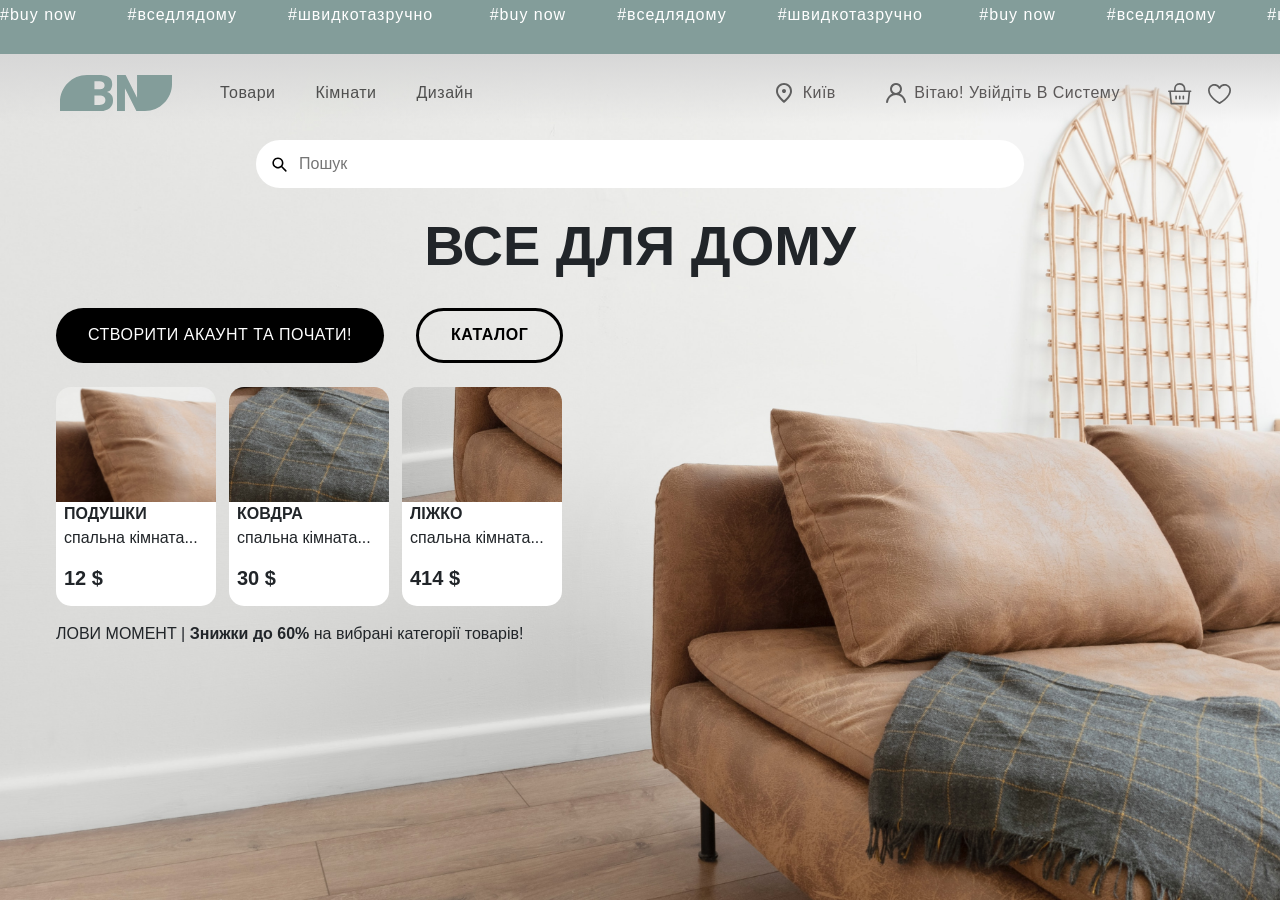
==== final.html @ b72efd20 "page" ====
<!DOCTYPE html>
<html lang="uk">
<head>
    <meta charset="UTF-8">
    <meta name="viewport" content="width=device-width, initial-scale=1.0">
    <title>Final Project</title>
    <link rel="stylesheet" href="style.css">
    <link href="https://cdn.jsdelivr.net/npm/bootstrap@5.3.8/dist/css/bootstrap.min.css" rel="stylesheet" integrity="sha384-sRIl4kxILFvY47J16cr9ZwB07vP4J8+LH7qKQnuqkuIAvNWLzeN8tE5YBujZqJLB" crossorigin="anonymous">
</head>
<body>
    <div class="content">
        <div class="mainpage">

            <div class="ticker">
                <div class="tickerwrap">
                    <div class="tickermove">#buy now&emsp;&emsp;&emsp;#вседлядому&emsp;&emsp;&emsp;#швидкотазручно&emsp;&emsp;&emsp; 
                        #buy now&emsp;&emsp;&emsp;#вседлядому&emsp;&emsp;&emsp;#швидкотазручно&emsp;&emsp;&emsp; 
                        #buy now&emsp;&emsp;&emsp;#вседлядому&emsp;&emsp;&emsp;#швидкотазручно&emsp;&emsp;&emsp;
                        #buy now&emsp;&emsp;&emsp;#вседлядому&emsp;&emsp;&emsp;#швидкотазручно&emsp;&emsp;&emsp;
                        #buy now&emsp;&emsp;&emsp;#вседлядому&emsp;&emsp;&emsp;#швидкотазручно&emsp;&emsp;&emsp;
                        #buy now&emsp;&emsp;&emsp;#вседлядому&emsp;&emsp;&emsp;#швидкотазручно&emsp;&emsp;&emsp;
                        #buy now&emsp;&emsp;&emsp;#вседлядому&emsp;&emsp;&emsp;#швидкотазручно&emsp;&emsp;&emsp;
                        #buy now&emsp;&emsp;&emsp;#вседлядому&emsp;&emsp;&emsp;#швидкотазручно&emsp;&emsp;&emsp;
                    </div>
                </div>
            </div>

            <header>
                <div class="leftheaderside">
                    <nav class="navbar navbar-expand-lg navbar-light">
                        <div class="container-fluid">
                            <a class="navbar-brand" href="#"><img src="photos/Union.svg" alt="logo"></a>
                            <button class="navbar-toggler" type="button" data-bs-toggle="offcanvas" data-bs-target="#sideMenu">
                                <span class="navbar-toggler-icon"></span>
                            </button>
                            <div class="offcanvas offcanvas-start" tabindex="-1" id="sideMenu">
                                <div class="offcanvas-header">
                                    <h5 class="offcanvas-title"><img src="photos/Union.svg" alt="logo"></h5>
                                    <button type="button" class="btn-close" data-bs-dismiss="offcanvas"></button>
                                </div>
                                <div class="offcanvas-body">
                                    <ul class="navbar-nav">
                                        <li class="nav-item"><a class="nav-link" href="#">Товари</a></li>
                                        <li class="nav-item"><a class="nav-link" href="#">Кімнати</a></li>
                                        <li class="nav-item"><a class="nav-link" href="#">Дизайн</a></li>
                                    </ul>
                                </div>
                            </div>
                        </div>
                    </nav>
                </div>

                <div class="rightheaderside">
                    <a href="" class="geo">
                        <img src="photos/uil_user.svg">
                        <p>Київ</p>
                    </a>
                    
                    <a href="" class="authorization">
                        <img src="photos/uil_user (1).svg">
                        <p>Вітаю! Увійдіть B Cистему</p>
                    </a>
                    <div class="vectors">
                        <a href="" class="cart"><img src="photos/Vector.svg"></a>
                        <a href="" class="saved"><img src="photos/Vector (1).svg"></a>
                    </div>
                </div>
            </header>
            <form class="search">
                <input type="search" id="sitesearch" placeholder="Пошук">
            </form>
            <h3>ВСЕ ДЛЯ ДОМУ</h3>
            <div class="mainpage-content">
                <div class="mainpage-content-row1">
                    <a href="" class="button1">СТВОРИТИ АКАУНТ ТА ПОЧАТИ!</a>
                    <a href="" class="button2">КАТАЛОГ</a>
                </div>
                <div class="mainpage-content-row2">
                    <figure>
                        <img src="photos/Rectangle 26.svg" alt="подушки">
                        <figcaption>
                            <h7><b>ПОДУШКИ</b></h7>
                            <P>спальна кімната...</P>
                            <h5><b><b>12 &dollar;</b></b></h5>
                        </figcaption>
                    </figure>
                    <figure>
                        <img src="photos/Rectangle 26 (1).svg" alt="ковдра">
                        <figcaption>
                            <h7><b>КОВДРА</b></h7>
                            <P>спальна кімната...</P>
                            <h5><b><b>30 &dollar;</b></b></h5>
                        </figcaption>
                    </figure>
                    <figure>
                        <img src="photos/Rectangle 26 (2).svg" alt="ліжко">
                        <figcaption>
                            <h7><b>ЛІЖКО</b></h7>
                            <P>спальна кімната...</P>
                            <h5><b><b>414 &dollar;</b></b></h5>
                        </figcaption>
                    </figure>
                </div>
                <div class="mainpage-content-row3">
                    <p>ЛОВИ МОМЕНТ | <b>Знижки до <b><b>60%</b></b></b> на вибрані категорії товарів!</p>
                </div>
            </div>
            
        </div>
    </div>
    <script src="https://cdn.jsdelivr.net/npm/bootstrap@5.3.8/dist/js/bootstrap.bundle.min.js" integrity="sha384-FKyoEForCGlyvwx9Hj09JcYn3nv7wiPVlz7YYwJrWVcXK/BmnVDxM+D2scQbITxI" crossorigin="anonymous"></script>
</body>
</html>
---- style.css ----
*{
    margin: 0;
    padding: 0;
    font-family: 'Montserrat', sans-serif;
}
@font-face {
  font-family: 'Montserrat';
  src: url(fonts/Montserrat-Italic-VariableFont_wght.ttf) format(ttf),
  url(fonts/Montserrat-VariableFont_wght.ttf) format(ttf);
  font-weight: 500;
  font-style: normal;
}

.mainpage{
    width: 100%;
    height: 100vh;
    background-image: url(photos/backgroundimage.jpg);
    background-size: cover;
    background-repeat: no-repeat;
    background-position: center;
    display: flex;
    flex-direction: column;
}
.mainpage .ticker{
    background-color:#839D9A;
    font-weight: 200;
    color: #FFFFFF;
    letter-spacing: 1px;
    position: sticky;
    overflow: hidden;
    white-space: nowrap;
    padding-top: 0.2em;
    padding-bottom: 1.7em;
}
.mainpage .ticker .tickerwrap .tickermove{
    display: inline-block;
    animation: move 20s linear infinite;
}
@keyframes move {
   from {
    transform: translateX(0);
  }
  to {
    transform: translateX(-60%);
  }
}
.mainpage .search{
    display: flex;
    justify-content: center;
}
.mainpage .search input{
    margin-top: 1em;
    width: 60%;
    height: 3em;
    border-radius: 40px;
    border: solid white;
}
a{
    letter-spacing: 0.5px;
    text-decoration: none;
    color: rgb(91, 88, 88);
}
header{
    display: grid;
    gap: 3em;
    grid-template-columns: 2fr 2fr;
    color: rgb(91, 88, 88);
    background: linear-gradient(to bottom, #D7D7D7, #FFFFFF00);
    padding-top: 0.5em;
}
.leftheaderside, .rightheaderside{
    width: 100%;
    display: flex;
    align-items: center;
    gap: 3em;
    flex: 1;
}
.leftheaderside{
    margin-left: 3em;
}
.navbar .container-fluid {
    gap: 1.5em;
}

.navbar-toggler {
    border: none !important; 
    outline: none !important; 
    box-shadow: none !important;
}
.navbar-nav .nav-link {
    margin-right: 1.5em; 
}
header .leftheaderside .menu img{
    width: 1.5em;
    height: auto;
}
.burger {
    flex-direction: column;
    cursor: pointer;
    gap: 5px;
}

.menu-toggle{
    display: none;
}
header .leftheaderside a:hover, header .rightheaderside a:hover{
    color: black;
}
header .leftheaderside a:hover{
    text-decoration: underline;
}
header .leftheaderside .menu:hover{
    text-decoration: none;
}

.rightheaderside{
    margin-right: 3em;
    justify-content: end;
}
header .rightheaderside .geo, header .rightheaderside .authorization{
    display: flex;
    align-items: center; 
    gap: 0.4em;
    text-decoration: none;
    color: rgb(91, 88, 88);
}
header .rightheaderside .geo p, header .rightheaderside .authorization p{
    margin: 0;
    padding: 0;
}
header .rightheaderside a img{
    width: 1.5em;
    height: auto;
}
header .rightheaderside .vectors{
    display: flex;
    margin-right: 3em;
    gap: 1em;
    align-items: center;
}
.search{
    margin-bottom: 1.5em;
}
.search input {
    padding-left: 2.5em; 
    background-image: url('photos/mingcute_search-2-line.svg');
    background-repeat: no-repeat;
    background-position: 0.7em center; 
    background-size: 1.2em; 
}
.mainpage h3{
    text-align: center;
    font-weight: 600;
    font-size: 3.5em;
    margin-bottom: 0.5em;
}
.mainpage .mainpage-content{
    display: flex;
    flex-wrap: wrap;
    flex-direction: column;
    margin-left: 3.5em;
    margin-right: 3em;
}
.mainpage .mainpage-content .mainpage-content-row1{
    display: flex;
    gap: 2em;
    margin-bottom: 1.5em;
}
.button1, .button2 {
    display: inline-flex;
    align-items: center;
    justify-content: center;
}
.mainpage .mainpage-content .mainpage-content-row1 .button1{
    width: auto;
    height: auto;
    padding: clamp(0.6em, 1vw, 1em) clamp(1em, 3vw, 2em);
    text-decoration: none;
    color: white;
    background-color: black;
    border-radius: 5em;
}
.mainpage .mainpage-content .mainpage-content-row1 .button1:hover{
    background-color: rgb(63, 62, 62);
}
.mainpage .mainpage-content .mainpage-content-row1 .button2{
    width: auto;
    height: auto;
    padding: clamp(0.6em, 1vw, 1em) clamp(1em, 3vw, 2em);
    text-decoration: none;
    font-weight: bold;
    color: black;
    border: 3px solid black;
    border-radius: 5em;
}
.mainpage .mainpage-content .mainpage-content-row1 .button2:hover{
    border-color: rgb(63, 62, 62);
}
.mainpage .mainpage-content .mainpage-content-row2{
    display: flex;
    flex-wrap: wrap;
    gap: 13px;
}
.mainpage .mainpage-content .mainpage-content-row2 figcaption{
    background-color: #FFFFFF;
    padding-left: 0.5em;
    padding-bottom: 0.5em;
    width: auto;
    border-bottom-left-radius: 15px;
    border-bottom-right-radius: 15px;
}
@media screen and (max-width: 991px){
    header .leftheaderside .items, header .leftheaderside .rooms, header .leftheaderside .design, header .leftheaderside .menu p{
        display: none;
    }
    header .rightheaderside .geo p, header .rightheaderside .authorization p{
        display: none;
    }
    .navbar .container-fluid {
    gap: 0.5em;
    }
    .offcanvas-body .navbar-nav{
        margin-left: 0.5em;
        font-weight: bold;
        font-size: larger;
    }
    header{
        display: flex;
        justify-content: center;
        gap: 1.5vw;
    }
    header .rightheaderside, header .rightheaderside .vectors{
        gap: 5vw;
        margin-right: 0;
    }
    header .leftheaderside{
        flex-direction: row-reverse;
        justify-content: flex-start;
        margin-left: 1vw;
    }
    header .rightheaderside{
        justify-content: flex-start;
        margin-right: 1vw;
    }
    .mainpage .search input{
    width: 80%;
    height: 4em;
    }
    .mainpage h4{
    text-align: center;
    font-weight: 500;
    font-size: 0.5em;
    }
    .mainpage .mainpage-content .mainpage-content-row2, .mainpage .mainpage-content .mainpage-content-row1{
        justify-content: center;
}
}
@media screen and (max-width: 442px){
    .navbar .container-fluid {
    gap: 0;
    }
}
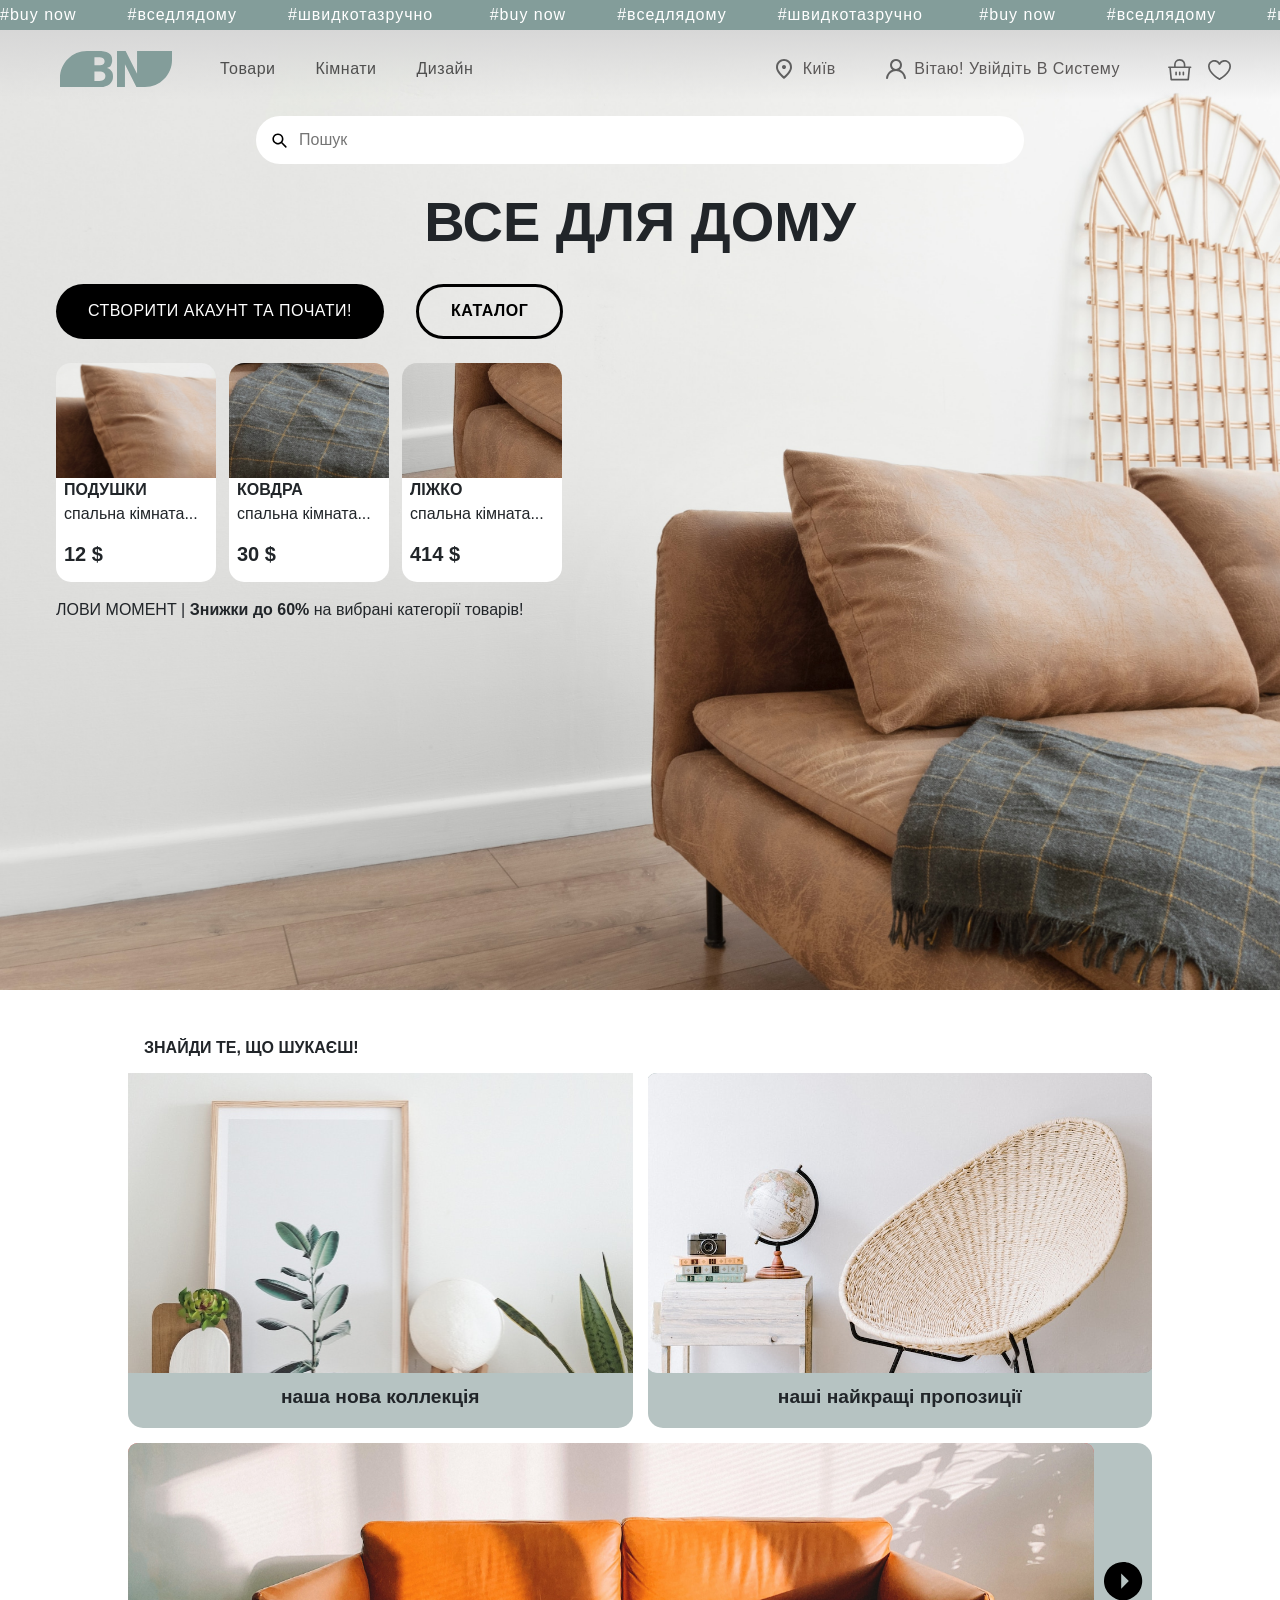
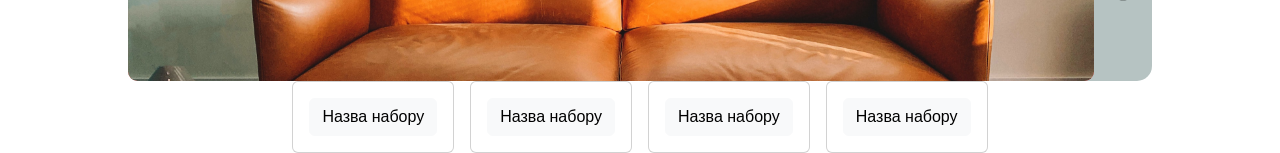
==== commit 77a98017: "progress" ====
--- a/final.html
+++ b/final.html
@@ -107,6 +107,109 @@
             </div>
             
         </div>
+        <div class="goods">
+            <h6>ЗНАЙДИ ТЕ, ЩО ШУКАЄШ!</h6>
+            <div class="look-for">
+                <div class="two-small-items">
+                    <img src="photos/Rectangle 19.svg">
+                    <p>наша нова коллекція</p>
+                </div>
+                <div class="two-small-items">
+                    <img src="photos/Rectangle 21.svg">
+                    <p>наші найкращі пропозиції</p>
+                </div>
+                <div class="large-item">
+                    <img src="photos/Rectangle 25.svg">
+                    <img src="photos/Vector (2).svg" class="arrow">
+                </div>
+            </div>
+        </div>
+        <div class="sliders">
+            <div id="recommendCarousel" class="carousel slide" data-bs-ride="carousel">
+    <div class="carousel-inner">
+
+        <div class="carousel-item active">
+            <div class="d-flex gap-3 justify-content-center">
+
+                <div class="card rec-card">
+                    <img src="photos/img1.jpg" class="card-img-top" alt="">
+                    <div class="card-body text-center">
+                        <span class="btn btn-light">Назва набору</span>
+                    </div>
+                </div>
+
+                <div class="card rec-card">
+                    <img src="photos/img2.jpg" class="card-img-top" alt="">
+                    <div class="card-body text-center">
+                        <span class="btn btn-light">Назва набору</span>
+                    </div>
+                </div>
+
+                <div class="card rec-card">
+                    <img src="photos/img3.jpg" class="card-img-top" alt="">
+                    <div class="card-body text-center">
+                        <span class="btn btn-light">Назва набору</span>
+                    </div>
+                </div>
+
+                <div class="card rec-card">
+                    <img src="photos/img4.jpg" class="card-img-top" alt="">
+                    <div class="card-body text-center">
+                        <span class="btn btn-light">Назва набору</span>
+                    </div>
+                </div>
+
+            </div>
+        </div>
+
+        <!-- слайд 2 -->
+        <div class="carousel-item">
+            <div class="d-flex gap-3 justify-content-center">
+
+                <div class="card rec-card">
+                    <img src="photos/img5.jpg" class="card-img-top" alt="">
+                    <div class="card-body text-center">
+                        <span class="btn btn-light">Назва набору</span>
+                    </div>
+                </div>
+
+                <div class="card rec-card">
+                    <img src="photos/img6.jpg" class="card-img-top" alt="">
+                    <div class="card-body text-center">
+                        <span class="btn btn-light">Назва набору</span>
+                    </div>
+                </div>
+
+                <div class="card rec-card">
+                    <img src="photos/img7.jpg" class="card-img-top" alt="">
+                    <div class="card-body text-center">
+                        <span class="btn btn-light">Назва набору</span>
+                    </div>
+                </div>
+
+                <div class="card rec-card">
+                    <img src="photos/img8.jpg" class="card-img-top" alt="">
+                    <div class="card-body text-center">
+                        <span class="btn btn-light">Назва набору</span>
+                    </div>
+                </div>
+
+            </div>
+        </div>
+
+    </div>
+
+    <!-- стрілки -->
+    <button class="carousel-control-prev" type="button" data-bs-target="#recommendCarousel" data-bs-slide="prev">
+        <span class="carousel-control-prev-icon"></span>
+    </button>
+
+    <button class="carousel-control-next" type="button" data-bs-target="#recommendCarousel" data-bs-slide="next">
+        <span class="carousel-control-next-icon"></span>
+    </button>
+
+</div>
+        </div>
     </div>
     <script src="https://cdn.jsdelivr.net/npm/bootstrap@5.3.8/dist/js/bootstrap.bundle.min.js" integrity="sha384-FKyoEForCGlyvwx9Hj09JcYn3nv7wiPVlz7YYwJrWVcXK/BmnVDxM+D2scQbITxI" crossorigin="anonymous"></script>
 </body>
--- a/style.css
+++ b/style.css
@@ -13,7 +13,7 @@
 
 .mainpage{
     width: 100%;
-    height: 100vh;
+    height: 110vh;
     background-image: url(photos/backgroundimage.jpg);
     background-size: cover;
     background-repeat: no-repeat;
@@ -30,7 +30,7 @@
     overflow: hidden;
     white-space: nowrap;
     padding-top: 0.2em;
-    padding-bottom: 1.7em;
+    padding-bottom: 0.2em;
 }
 .mainpage .ticker .tickerwrap .tickermove{
     display: inline-block;
@@ -170,6 +170,7 @@
     display: inline-flex;
     align-items: center;
     justify-content: center;
+    text-align: center;
 }
 .mainpage .mainpage-content .mainpage-content-row1 .button1{
     width: auto;
@@ -209,6 +210,56 @@
     border-bottom-left-radius: 15px;
     border-bottom-right-radius: 15px;
 }
+.goods h6{
+    margin-left: 9em;
+    margin-top: 3em;
+    margin-bottom: 1em;
+    font-weight: bold;
+}
+.goods .look-for{
+    display: grid;
+    grid-template-columns: 1fr 1fr;
+    width: 80%;
+    gap: 15px;
+    margin: 0 auto;
+}
+.goods .look-for .two-small-items, .goods .look-for .large-item{
+    border-radius: 15px;
+    background-color: #B6C3C2;
+    text-align: center;
+    font-weight: bold;
+    font-size: larger;
+}
+.goods .look-for .two-small-items img{
+    object-fit: cover;
+    width: 100%;
+    height: 300px;
+}
+.goods .look-for .two-small-items p{
+    margin-top: 10px;
+    margin-left: 0.5em;
+    margin-right: 0.5em;
+}
+.large-item {
+    grid-column: 1 / 3;
+    position: relative;
+    display: flex;
+    padding-right: 3em;
+}
+.large-item img{
+    object-fit: cover;
+    width: 100%;
+}
+.large-item .arrow{
+    width: 40px;
+    height: auto;
+    position: absolute;
+    top: 50%;
+    right: 0;
+    margin-right: 0.4em;
+}
+
+
 @media screen and (max-width: 991px){
     header .leftheaderside .items, header .leftheaderside .rooms, header .leftheaderside .design, header .leftheaderside .menu p{
         display: none;
@@ -246,14 +297,47 @@
     width: 80%;
     height: 4em;
     }
-    .mainpage h4{
+    .mainpage h3{
     text-align: center;
-    font-weight: 500;
-    font-size: 0.5em;
+    font-weight: 600;
+    font-size: 2.5em;
+    margin-bottom: 1.5em;
+    }
+    .mainpage .mainpage-content .mainpage-content-row1{
+        flex-direction: column;
+        gap: 1em;
+        margin-left: 1em;
+        margin-right: 1em;
+    }
+    .mainpage .mainpage-content .mainpage-content-row2 img{
+    width: 22vw;
+    height: auto;
+    }
+    .mainpage .mainpage-content .mainpage-content-row2 figcaption{
+    width: 22vw;
+    height: 8em;
     }
     .mainpage .mainpage-content .mainpage-content-row2, .mainpage .mainpage-content .mainpage-content-row1{
         justify-content: center;
-}
+    }
+    .mainpage .mainpage-content .mainpage-content-row3{
+        text-align: center;
+    }
+    .goods .look-for .two-small-items{
+    font-size: medium;
+    }
+    .goods .look-for .two-small-items img{
+    height: 200px;
+    }
+    .goods h6{
+        text-align: center;
+        margin-left: 0;
+    }
+    .large-item .arrow{
+        width: 25px;
+        height: auto;
+        margin-right: 0.7em;
+    }
 }
 @media screen and (max-width: 442px){
     .navbar .container-fluid {
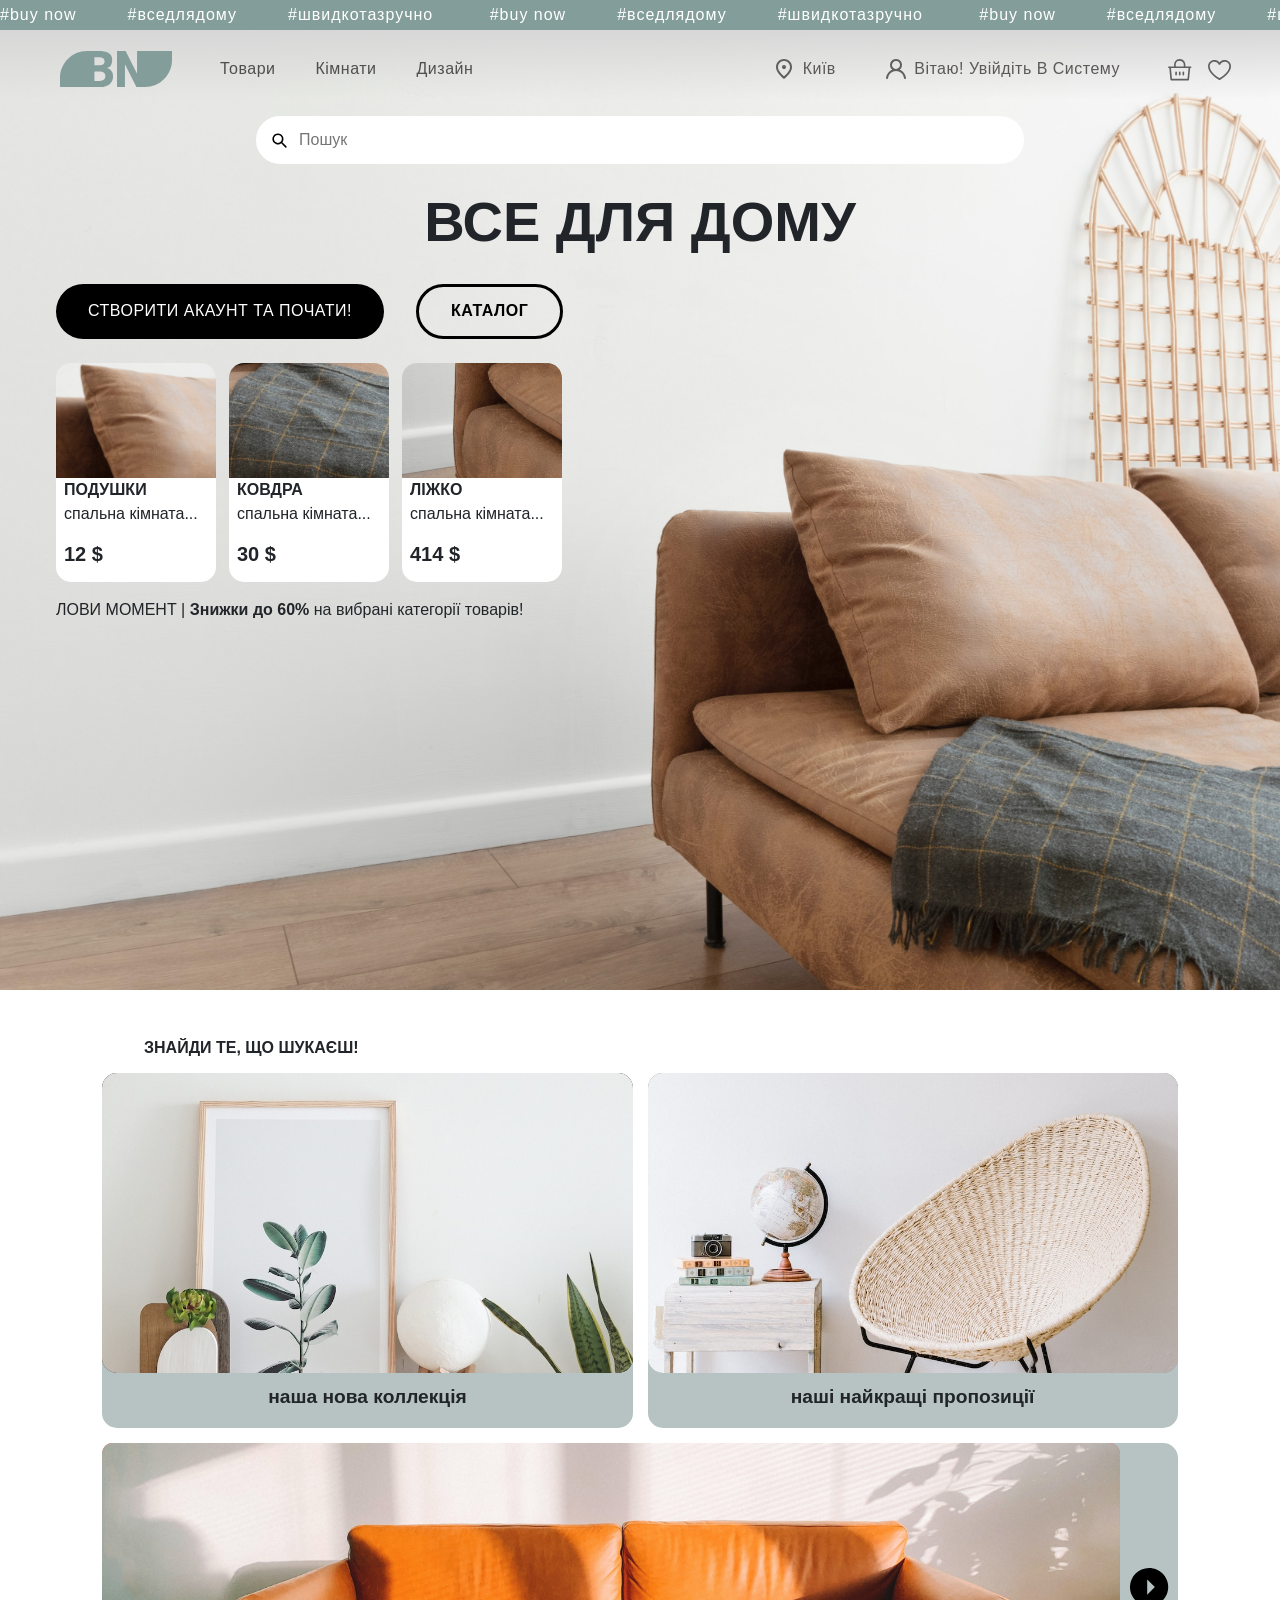
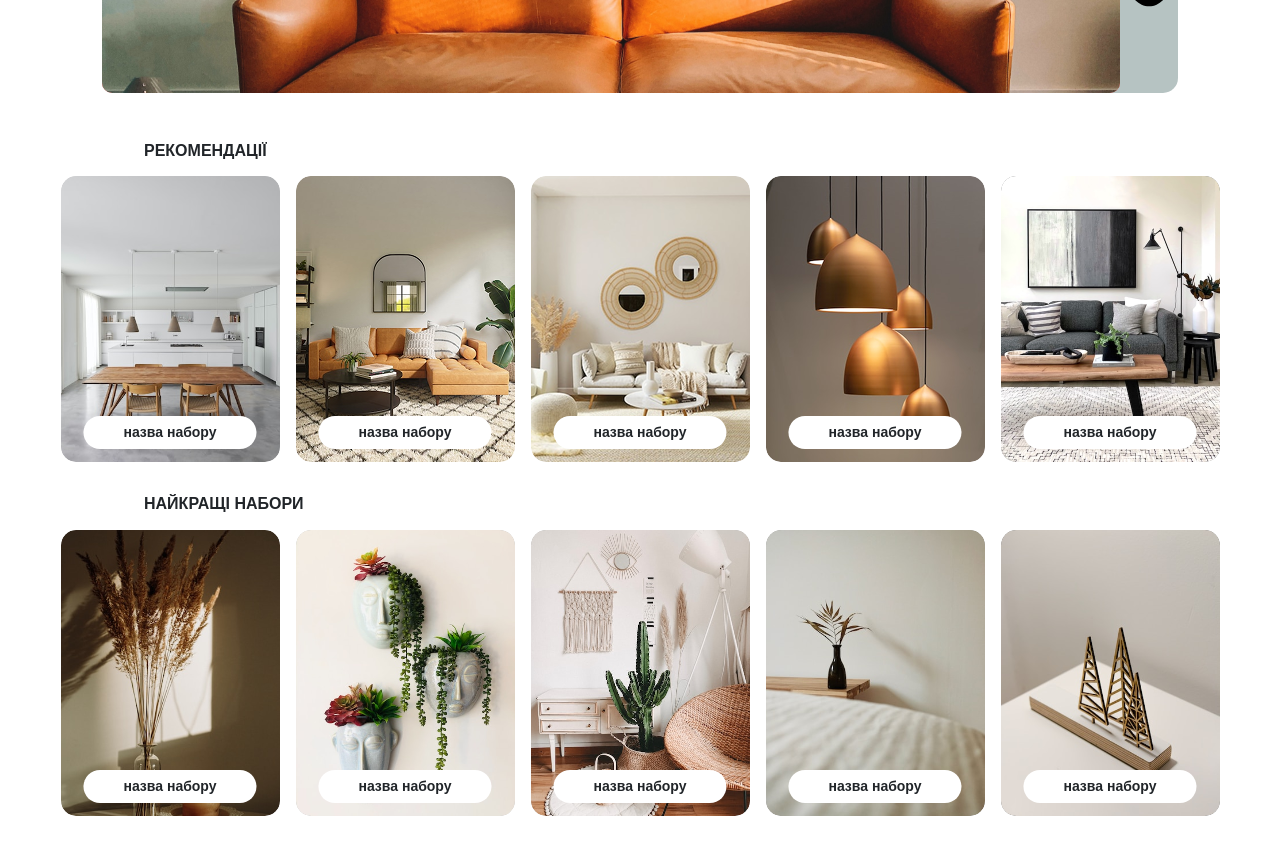
==== commit 98ff09dd: "changes" ====
--- a/final.html
+++ b/final.html
@@ -125,72 +125,84 @@
             </div>
         </div>
         <div class="sliders">
+            <h6>РЕКОМЕНДАЦІЇ</h6>
             <div id="recommendCarousel" class="carousel slide" data-bs-ride="carousel">
-    <div class="carousel-inner">
-
-        <div class="carousel-item active">
-            <div class="d-flex gap-3 justify-content-center">
-
-                <div class="card rec-card">
-                    <img src="photos/img1.jpg" class="card-img-top" alt="">
-                    <div class="card-body text-center">
-                        <span class="btn btn-light">Назва набору</span>
-                    </div>
-                </div>
-
-                <div class="card rec-card">
-                    <img src="photos/img2.jpg" class="card-img-top" alt="">
-                    <div class="card-body text-center">
-                        <span class="btn btn-light">Назва набору</span>
-                    </div>
-                </div>
-
-                <div class="card rec-card">
-                    <img src="photos/img3.jpg" class="card-img-top" alt="">
-                    <div class="card-body text-center">
-                        <span class="btn btn-light">Назва набору</span>
-                    </div>
-                </div>
-
-                <div class="card rec-card">
-                    <img src="photos/img4.jpg" class="card-img-top" alt="">
-                    <div class="card-body text-center">
-                        <span class="btn btn-light">Назва набору</span>
-                    </div>
-                </div>
-
-            </div>
-        </div>
-
-        <!-- слайд 2 -->
+                <div class="carousel-inner">
+                    <div class="carousel-item active">
+                        <div class="d-flex gap-3 justify-content-center">
+                    <div class="card rec-card">
+                    <img src="photos/Rectangle 28.svg" class="card-img-top" alt="">
+                    <div class="card-body text-center">
+                        <span class="overlay-text">назва набору</span>
+                    </div>
+                </div>
+
+                <div class="card rec-card">
+                    <img src="photos/Rectangle 28 (2).png" class="card-img-top" alt="">
+                    <div class="card-body text-center">
+                        <span class="overlay-text">назва набору</span>
+                    </div>
+                </div>
+
+                <div class="card rec-card">
+                    <img src="photos/Rectangle 28 (1).png" class="card-img-top" alt="">
+                    <div class="card-body text-center">
+                        <span class="overlay-text">назва набору</span>
+                    </div>
+                </div>
+
+                <div class="card rec-card">
+                    <img src="photos/Rectangle 28.png" class="card-img-top" alt="">
+                    <div class="card-body text-center">
+                        <span class="overlay-text">назва набору</span>
+                    </div>
+                </div>
+
+                <div class="card rec-card">
+                    <img src="photos/Rectangle 28_1.svg" class="card-img-top" alt="">
+                    <div class="card-body text-center">
+                        <span class="overlay-text">назва набору</span>
+                    </div>
+                </div>
+
+            </div>
+        </div>
+
         <div class="carousel-item">
             <div class="d-flex gap-3 justify-content-center">
 
                 <div class="card rec-card">
-                    <img src="photos/img5.jpg" class="card-img-top" alt="">
-                    <div class="card-body text-center">
-                        <span class="btn btn-light">Назва набору</span>
-                    </div>
-                </div>
-
-                <div class="card rec-card">
-                    <img src="photos/img6.jpg" class="card-img-top" alt="">
-                    <div class="card-body text-center">
-                        <span class="btn btn-light">Назва набору</span>
-                    </div>
-                </div>
-
-                <div class="card rec-card">
-                    <img src="photos/img7.jpg" class="card-img-top" alt="">
-                    <div class="card-body text-center">
-                        <span class="btn btn-light">Назва набору</span>
-                    </div>
-                </div>
-
-                <div class="card rec-card">
-                    <img src="photos/img8.jpg" class="card-img-top" alt="">
-                    <div class="card-body text-center">
-                        <span class="btn btn-light">Назва набору</span>
+                    <img src="photos/Rectangle 28_2.svg" class="card-img-top" alt="">
+                    <div class="card-body text-center">
+                        <span class="overlay-text">назва набору</span>
+                    </div>
+                </div>
+
+                <div class="card rec-card">
+                    <img src="photos/Rectangle 28.svg" class="card-img-top" alt="">
+                    <div class="card-body text-center">
+                        <span class="overlay-text">назва набору</span>
+                    </div>
+                </div>
+
+                <div class="card rec-card">
+                    <img src="photos/Rectangle 28_1.svg" class="card-img-top" alt="">
+                    <div class="card-body text-center">
+                        <span class="overlay-text">назва набору</span>
+                    </div>
+                </div>
+
+                <div class="card rec-card">
+                    <img src="photos/Rectangle 28 (2).png" class="card-img-top" alt="">
+                    <div class="card-body text-center">
+                        <span class="overlay-text">назва набору</span>
+                    </div>
+                </div>
+
+                <div class="card rec-card">
+                    <img src="photos/Rectangle 28 (1).png" class="card-img-top" alt="">
+                    <div class="card-body text-center">
+                        <span class="overlay-text">назва набору</span>
                     </div>
                 </div>
 
@@ -199,15 +211,99 @@
 
     </div>
 
-    <!-- стрілки -->
-    <button class="carousel-control-prev" type="button" data-bs-target="#recommendCarousel" data-bs-slide="prev">
-        <span class="carousel-control-prev-icon"></span>
-    </button>
-
-    <button class="carousel-control-next" type="button" data-bs-target="#recommendCarousel" data-bs-slide="next">
-        <span class="carousel-control-next-icon"></span>
-    </button>
-
+    <button class="carousel-control-prev" type="button" data-bs-target="#recommendCarousel" data-bs-slide="prev"></button>
+    <button class="carousel-control-next" type="button" data-bs-target="#recommendCarousel" data-bs-slide="next"></button>
+</div>
+        </div>
+        <div class="best">
+            <h6>НАЙКРАЩІ НАБОРИ</h6>
+                        <div id="recommendCarousel1" class="carousel slide" data-bs-ride="carousel">
+                <div class="carousel-inner">
+                    <div class="carousel-item active">
+                        <div class="d-flex gap-3 justify-content-center">
+                    <div class="card rec-card">
+                    <img src="photos/Rectangle 28_44.svg" class="card-img-top" alt="">
+                    <div class="card-body text-center">
+                        <span class="overlay-text">назва набору</span>
+                    </div>
+                </div>
+
+                <div class="card rec-card">
+                    <img src="photos/Rectangle 28 (1)_4.svg" class="card-img-top" alt="">
+                    <div class="card-body text-center">
+                        <span class="overlay-text">назва набору</span>
+                    </div>
+                </div>
+
+                <div class="card rec-card">
+                    <img src="photos/Rectangle 28 (2).svg" class="card-img-top" alt="">
+                    <div class="card-body text-center">
+                        <span class="overlay-text">назва набору</span>
+                    </div>
+                </div>
+
+                <div class="card rec-card">
+                    <img src="photos/Rectangle 28 (3).svg" class="card-img-top" alt="">
+                    <div class="card-body text-center">
+                        <span class="overlay-text">назва набору</span>
+                    </div>
+                </div>
+
+                <div class="card rec-card">
+                    <img src="photos/Rectangle 28 (4).svg" class="card-img-top" alt="">
+                    <div class="card-body text-center">
+                        <span class="overlay-text">назва набору</span>
+                    </div>
+                </div>
+
+            </div>
+        </div>
+
+        <div class="carousel-item">
+            <div class="d-flex gap-3 justify-content-center">
+
+                <div class="card rec-card">
+                    <img src="photos/Rectangle 28_55.svg" class="card-img-top" alt="">
+                    <div class="card-body text-center">
+                        <span class="overlay-text">назва набору</span>
+                    </div>
+                </div>
+
+                <div class="card rec-card">
+                    <img src="photos/Rectangle 28 (3).svg" class="card-img-top" alt="">
+                    <div class="card-body text-center">
+                        <span class="overlay-text">назва набору</span>
+                    </div>
+                </div>
+
+                <div class="card rec-card">
+                    <img src="photos/Rectangle 28 (1)_4.svg" class="card-img-top" alt="">
+                    <div class="card-body text-center">
+                        <span class="overlay-text">назва набору</span>
+                    </div>
+                </div>
+
+                <div class="card rec-card">
+                    <img src="photos/Rectangle 28 (4).svg" class="card-img-top" alt="">
+                    <div class="card-body text-center">
+                        <span class="overlay-text">назва набору</span>
+                    </div>
+                </div>
+
+                <div class="card rec-card">
+                    <img src="photos/Rectangle 28_44.svg" class="card-img-top" alt="">
+                    <div class="card-body text-center">
+                        <span class="overlay-text">назва набору</span>
+                    </div>
+                </div>
+
+            </div>
+        </div>
+
+    </div>
+
+    <button class="carousel-control-prev" type="button" data-bs-target="#recommendCarousel1" data-bs-slide="prev"></button>
+    <button class="carousel-control-next" type="button" data-bs-target="#recommendCarousel1" data-bs-slide="next"></button>
 </div>
         </div>
     </div>
--- a/style.css
+++ b/style.css
@@ -219,7 +219,7 @@
 .goods .look-for{
     display: grid;
     grid-template-columns: 1fr 1fr;
-    width: 80%;
+    width: 84%;
     gap: 15px;
     margin: 0 auto;
 }
@@ -234,6 +234,7 @@
     object-fit: cover;
     width: 100%;
     height: 300px;
+    border-radius: 15px;
 }
 .goods .look-for .two-small-items p{
     margin-top: 10px;
@@ -258,8 +259,41 @@
     right: 0;
     margin-right: 0.4em;
 }
-
-
+.sliders h6{
+    margin-left: 9em;
+    margin-top: 3em;
+    margin-bottom: 1em;
+    font-weight: bold;
+}
+.rec-card {
+    position: relative;
+    overflow: hidden;
+    border: none !important;
+    box-shadow: none !important;
+}
+.rec-card img {
+    width: 100%;
+    height: 100%;
+    object-fit: cover;
+    border-radius: 15px;
+}
+.rec-card .overlay-text {
+    position: absolute;
+    bottom: 45px;
+    left: 50%;
+    transform: translateX(-50%);
+    background: white;
+    padding: 6px 40px;
+    border-radius: 30px;
+    font-size: 14px;
+    font-weight: 600;
+    white-space: nowrap;
+}
+.best h6{
+    margin-left: 9em;
+    margin-bottom: 1em;
+    font-weight: bold;
+}
 @media screen and (max-width: 991px){
     header .leftheaderside .items, header .leftheaderside .rooms, header .leftheaderside .design, header .leftheaderside .menu p{
         display: none;
@@ -329,7 +363,7 @@
     .goods .look-for .two-small-items img{
     height: 200px;
     }
-    .goods h6{
+    .goods h6, .sliders h6, .best h6{
         text-align: center;
         margin-left: 0;
     }
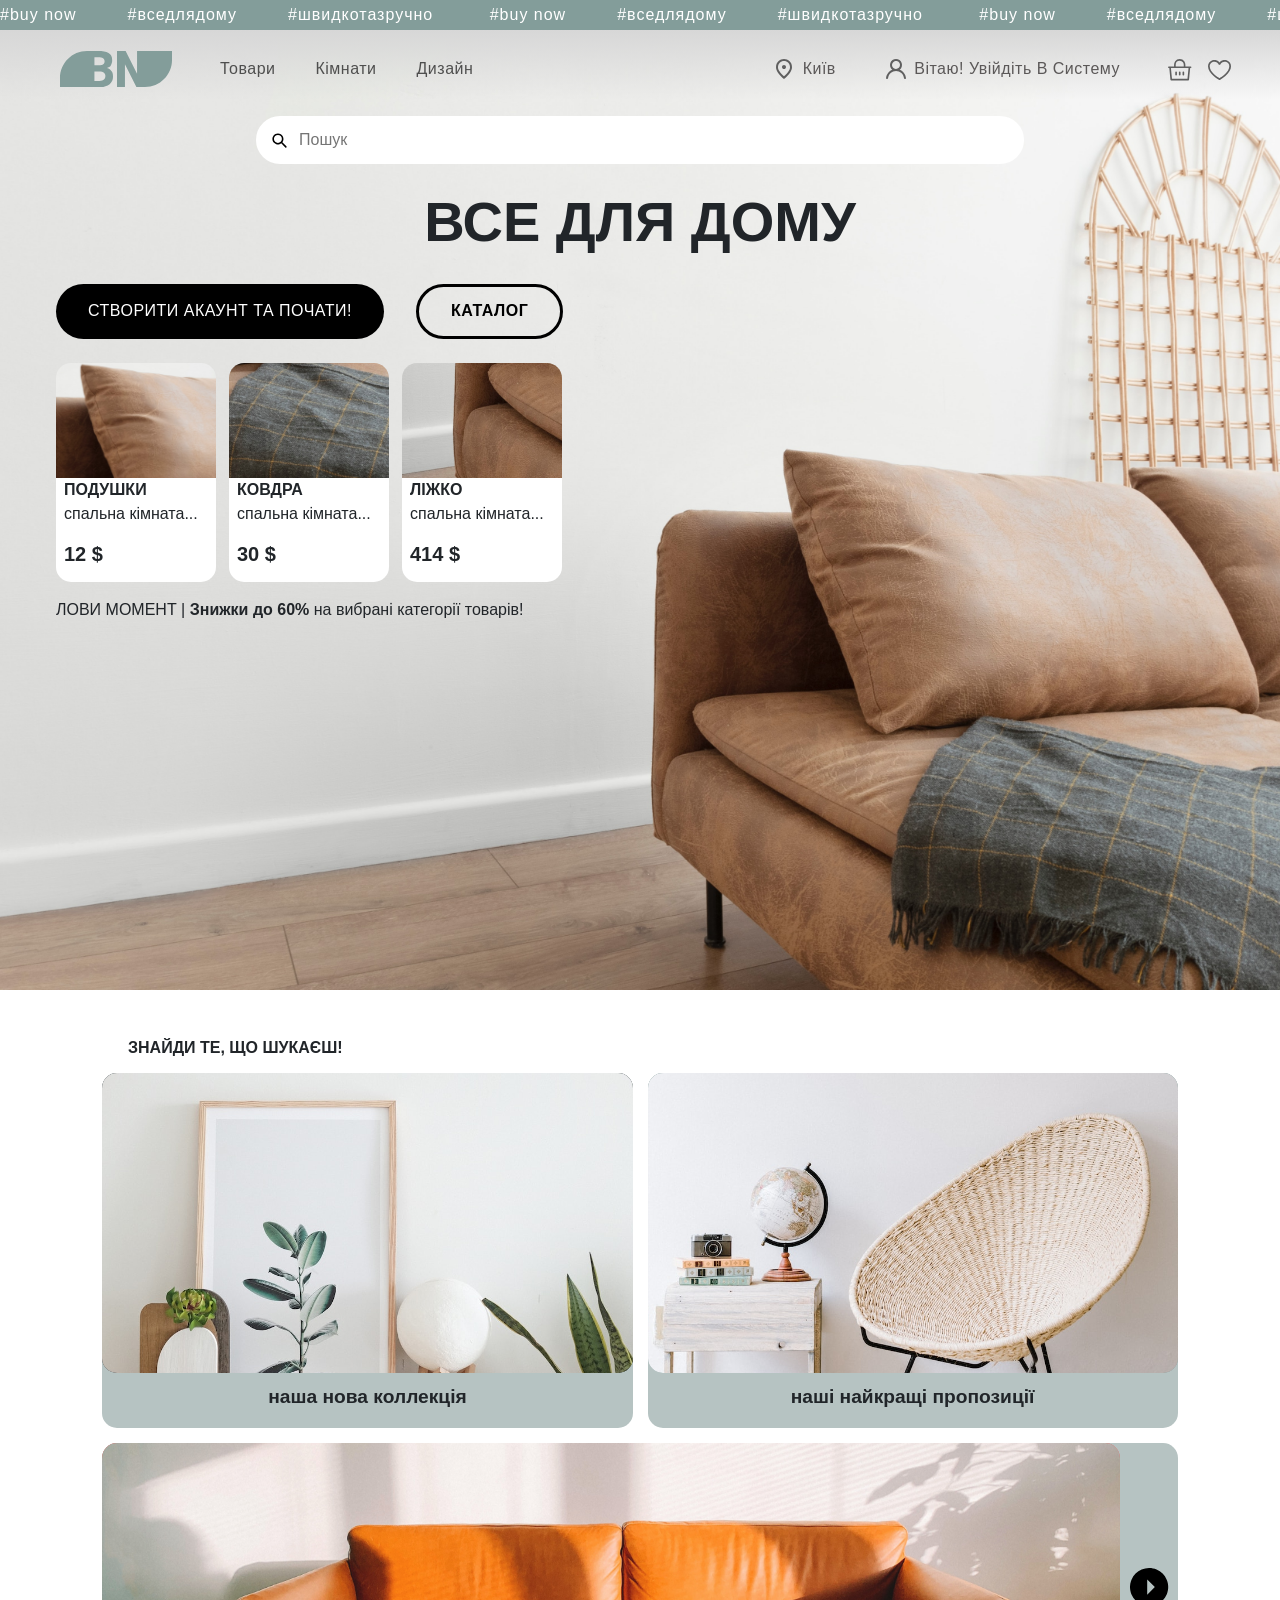
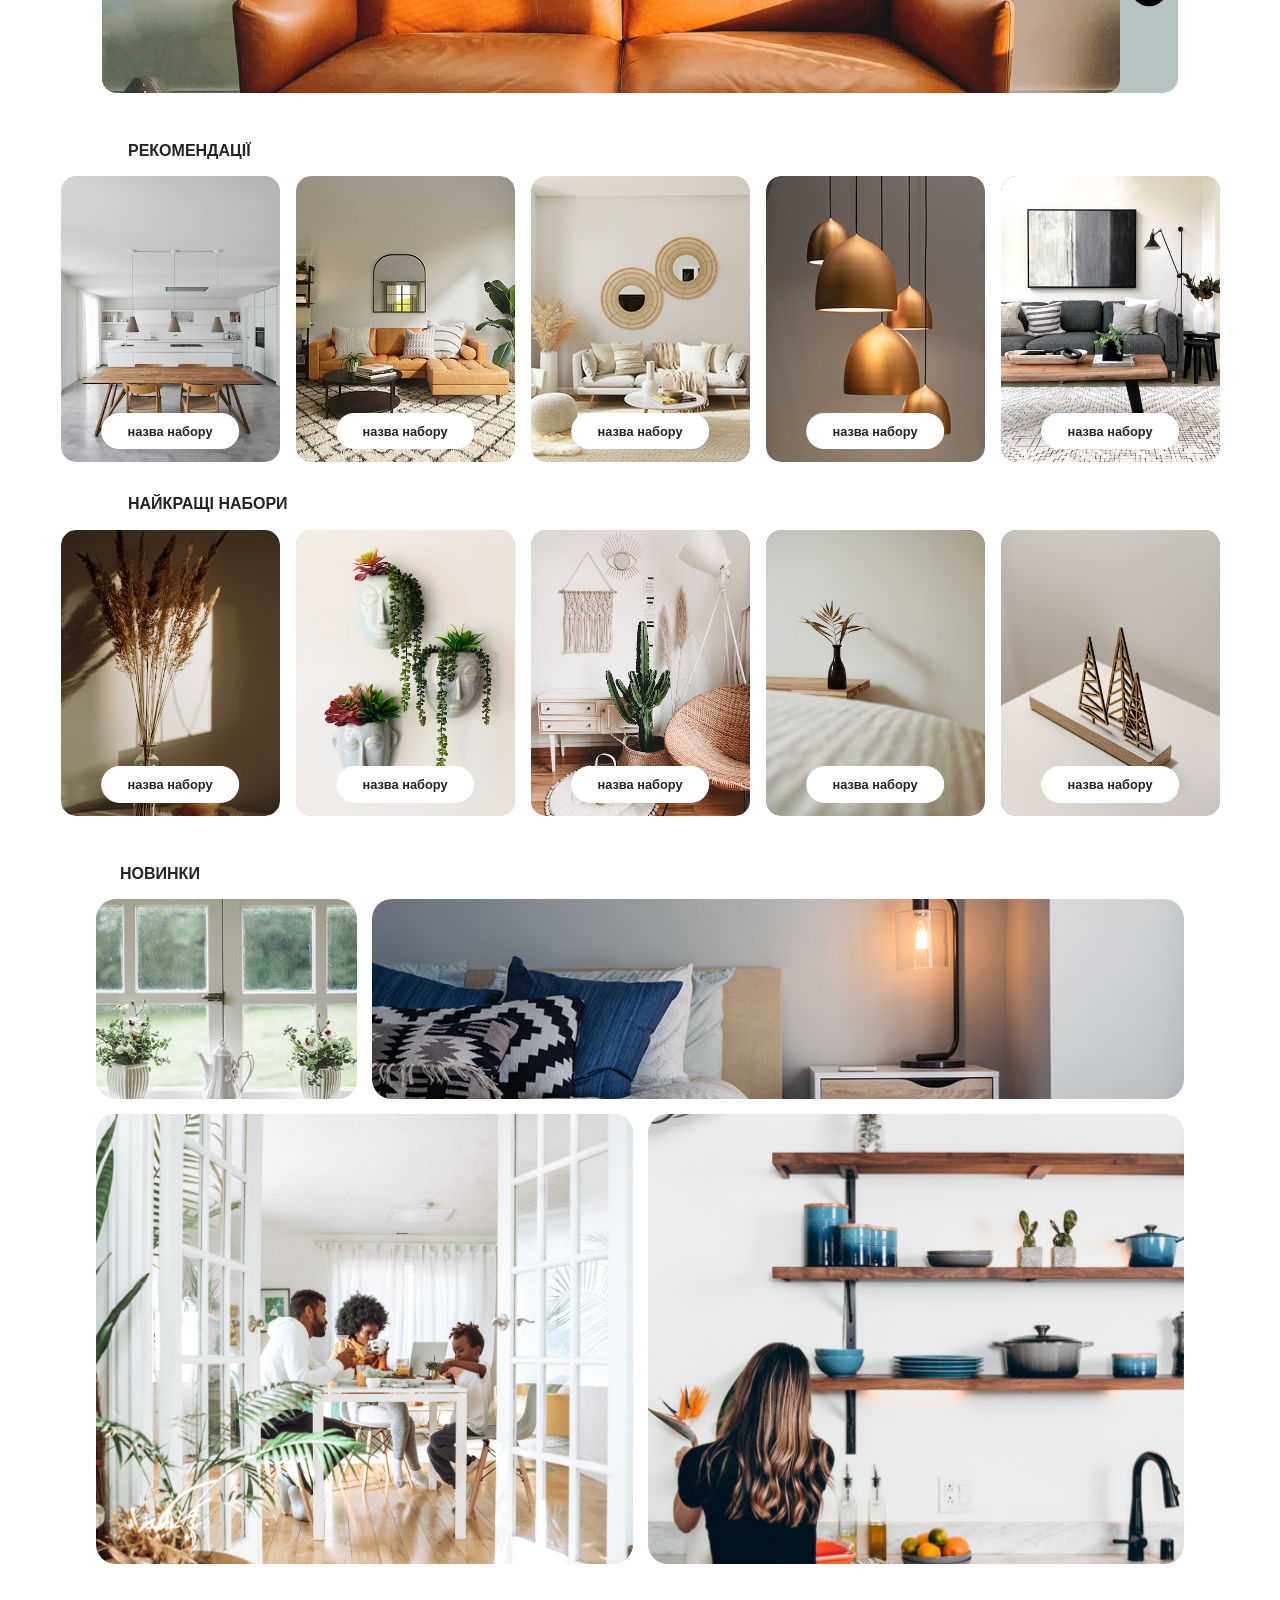
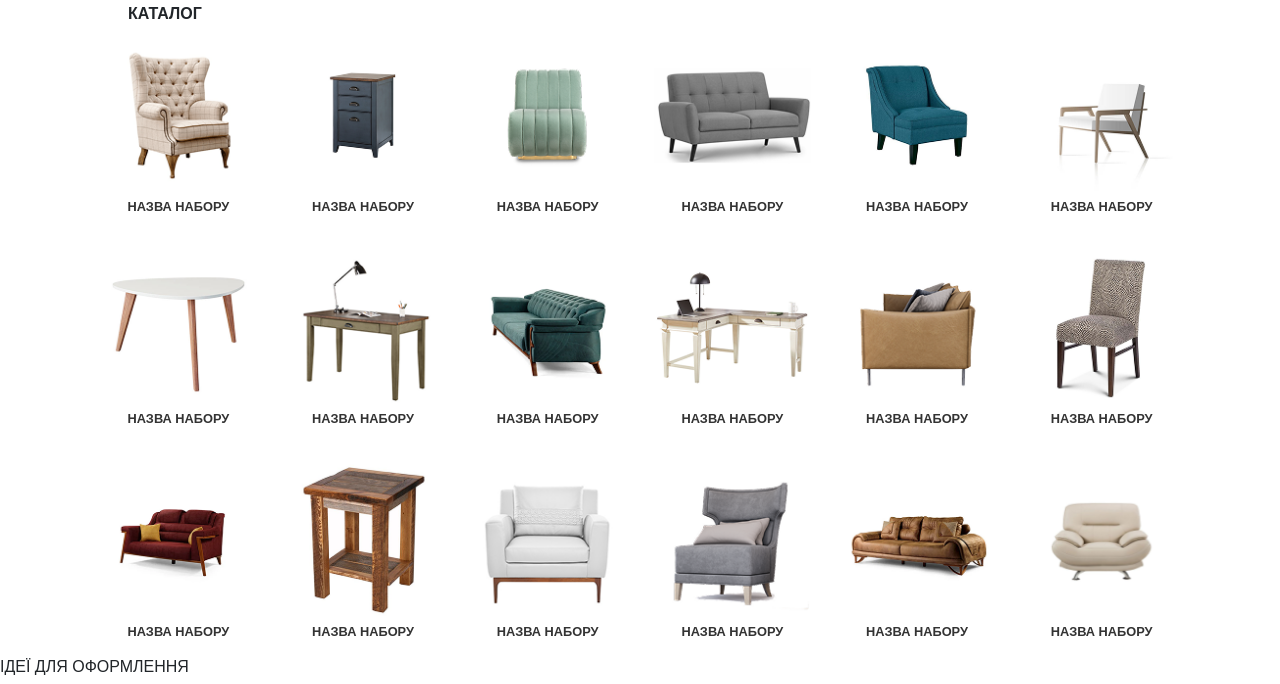
==== commit 52ddd1d4: "new changes" ====
--- a/final.html
+++ b/final.html
@@ -306,6 +306,114 @@
     <button class="carousel-control-next" type="button" data-bs-target="#recommendCarousel1" data-bs-slide="next"></button>
 </div>
         </div>
+        <div class="new">
+            <h6>НОВИНКИ</h6>
+            <div class="gallery">
+                <img src="photos/Rectangle 29.png" class="item item1">
+                <img src="photos/Rectangle 30.png" class= "item item2">
+                <img src="photos/Rectangle 31.svg" class= "item item3">
+                <img src="photos/Rectangle 32.svg" class= "item item4">
+            </div>
+        </div>
+        <div class="catalog">
+            <h6>КАТАЛОГ</h6>
+            <div class="products">
+                <div class="product">
+                    <img src="photos/catalog_photos/Rectangle 28 (1).png" alt="">
+                    <p>НАЗВА НАБОРУ</p>
+                </div>
+
+                <div class="product">
+                    <img src="photos/catalog_photos/Rectangle 28 (1)_555.png" alt="">
+                    <p>НАЗВА НАБОРУ</p>
+                </div>
+
+                <div class="product">
+                    <img src="photos/catalog_photos/Rectangle 28 (10).png" alt="">
+                    <p>НАЗВА НАБОРУ</p>
+                </div>
+                
+                <div class="product">
+                    <img src="photos/catalog_photos/Rectangle 28 (12).png" alt="">
+                    <p>НАЗВА НАБОРУ</p>
+                </div>
+                
+                <div class="product">
+                    <img src="photos/catalog_photos/Rectangle 28 (11).png" alt="">
+                    <p>НАЗВА НАБОРУ</p>
+                </div>
+                
+                <div class="product">
+                    <img src="photos/catalog_photos/Rectangle 28 (13).png" alt="">
+                    <p>НАЗВА НАБОРУ</p>
+                </div>
+                
+                <div class="product">
+                    <img src="photos/catalog_photos/Rectangle 28 (14).png" alt="">
+                    <p>НАЗВА НАБОРУ</p>
+                </div>
+
+                <div class="product">
+                    <img src="photos/catalog_photos/Rectangle 28 (2).png" alt="">
+                    <p>НАЗВА НАБОРУ</p>
+                </div>
+
+                <div class="product">
+                    <img src="photos/catalog_photos/Rectangle 28 (2)_555.png" alt="">
+                    <p>НАЗВА НАБОРУ</p>
+                </div>
+                
+                <div class="product">
+                    <img src="photos/catalog_photos/Rectangle 28 (3).png" alt="">
+                    <p>НАЗВА НАБОРУ</p>
+                </div>
+                
+                <div class="product">
+                    <img src="photos/catalog_photos/Rectangle 28 (4).png" alt="">
+                    <p>НАЗВА НАБОРУ</p>
+                </div>
+                
+                <div class="product">
+                    <img src="photos/catalog_photos/Rectangle 28 (5).png" alt="">
+                    <p>НАЗВА НАБОРУ</p>
+                </div>
+
+                <div class="product">
+                    <img src="photos/catalog_photos/Rectangle 28 (6).png" alt="">
+                    <p>НАЗВА НАБОРУ</p>
+                </div>
+
+                <div class="product">
+                    <img src="photos/catalog_photos/Rectangle 28 (7).png" alt="">
+                    <p>НАЗВА НАБОРУ</p>
+                </div>
+
+                <div class="product">
+                    <img src="photos/catalog_photos/Rectangle 28 (8).png" alt="">
+                    <p>НАЗВА НАБОРУ</p>
+                </div>
+                
+                <div class="product">
+                    <img src="photos/catalog_photos/Rectangle 28 (9).png" alt="">
+                    <p>НАЗВА НАБОРУ</p>
+                </div>
+                
+                <div class="product">
+                    <img src="photos/catalog_photos/Rectangle 28.png" alt="">
+                    <p>НАЗВА НАБОРУ</p>
+                </div>
+                
+                <div class="product">
+                    <img src="photos/catalog_photos/Rectangle 28.svg" alt="">
+                    <p>НАЗВА НАБОРУ</p>
+                </div>
+
+            </div>
+
+        </div>
+        <div class="ideas">
+            <h6>ІДЕЇ ДЛЯ ОФОРМЛЕННЯ</h6>
+        </div>
     </div>
     <script src="https://cdn.jsdelivr.net/npm/bootstrap@5.3.8/dist/js/bootstrap.bundle.min.js" integrity="sha384-FKyoEForCGlyvwx9Hj09JcYn3nv7wiPVlz7YYwJrWVcXK/BmnVDxM+D2scQbITxI" crossorigin="anonymous"></script>
 </body>
--- a/style.css
+++ b/style.css
@@ -211,7 +211,7 @@
     border-bottom-right-radius: 15px;
 }
 .goods h6{
-    margin-left: 9em;
+    margin-left: 8em;
     margin-top: 3em;
     margin-bottom: 1em;
     font-weight: bold;
@@ -250,6 +250,7 @@
 .large-item img{
     object-fit: cover;
     width: 100%;
+    border-radius: 15px;
 }
 .large-item .arrow{
     width: 40px;
@@ -260,7 +261,7 @@
     margin-right: 0.4em;
 }
 .sliders h6{
-    margin-left: 9em;
+    margin-left: 8em;
     margin-top: 3em;
     margin-bottom: 1em;
     font-weight: bold;
@@ -279,20 +280,92 @@
 }
 .rec-card .overlay-text {
     position: absolute;
-    bottom: 45px;
+    bottom: 45px; 
     left: 50%;
     transform: translateX(-50%);
     background: white;
-    padding: 6px 40px;
+    padding: 4% 12%;
     border-radius: 30px;
-    font-size: 14px;
+    font-size: 80%;
     font-weight: 600;
     white-space: nowrap;
+    cursor: pointer;
+}
+.new{
+    width: 85%;
+    margin: 0 auto;
+    margin-top: 1em;
+    margin-bottom: 2.5em;
 }
 .best h6{
-    margin-left: 9em;
+    margin-left: 8em;
     margin-bottom: 1em;
     font-weight: bold;
+}
+.new h6{
+    margin-bottom: 1em;
+    font-weight: bold;
+    margin-left: 1.5em;
+}
+.gallery {
+    display: grid;
+    grid-template-columns: repeat(4, 1fr);
+    grid-template-rows: auto auto;
+    gap: 15px;
+    width: 100%;
+}
+.item {
+    width: 100%;
+    height: 100%;
+    object-fit: cover;
+    border-radius: 20px;
+}
+.item1 {
+    grid-column: 1 / 2; 
+    height: 200px;
+}
+.item2 {
+    grid-column: 2 / 5; 
+    height: 200px;
+}
+.item3 {
+    grid-column: 1 / 3;
+    height: 450px;
+}
+.item4 {
+    grid-column: 3 / 5;
+    height: 450px;
+}
+.catalog{
+    width: 85%;
+    margin: 0 auto;
+}
+.catalog h6{
+    margin-bottom: 1em;
+    font-weight: bold;
+    margin-left: 2em;
+}
+.products {
+    display: grid;
+    grid-template-columns: repeat(6, 1fr);
+    gap: 20px;
+}
+
+.product {
+    text-align: center;
+    cursor: pointer;
+}
+.product img {
+    width: 95%;
+    height: auto;
+    object-fit: contain; 
+    margin-bottom: 5px;
+}
+.product p {
+    font-size: 80%;
+    font-weight: 600;
+    color: #333;
+    text-transform: uppercase;
 }
 @media screen and (max-width: 991px){
     header .leftheaderside .items, header .leftheaderside .rooms, header .leftheaderside .design, header .leftheaderside .menu p{
@@ -363,7 +436,7 @@
     .goods .look-for .two-small-items img{
     height: 200px;
     }
-    .goods h6, .sliders h6, .best h6{
+    .goods h6, .sliders h6, .best h6, .new h6, .catalog h6{
         text-align: center;
         margin-left: 0;
     }
@@ -372,9 +445,20 @@
         height: auto;
         margin-right: 0.7em;
     }
+    .rec-card .overlay-text {
+    font-size: 70%;
+    white-space: normal;
+    }
+    .products {
+        grid-template-columns: repeat(3, 1fr);
+        place-items: center;     
+    }
 }
 @media screen and (max-width: 442px){
     .navbar .container-fluid {
     gap: 0;
     }
+    .products {
+        grid-template-columns: repeat(2, 1fr);
+    }
 }
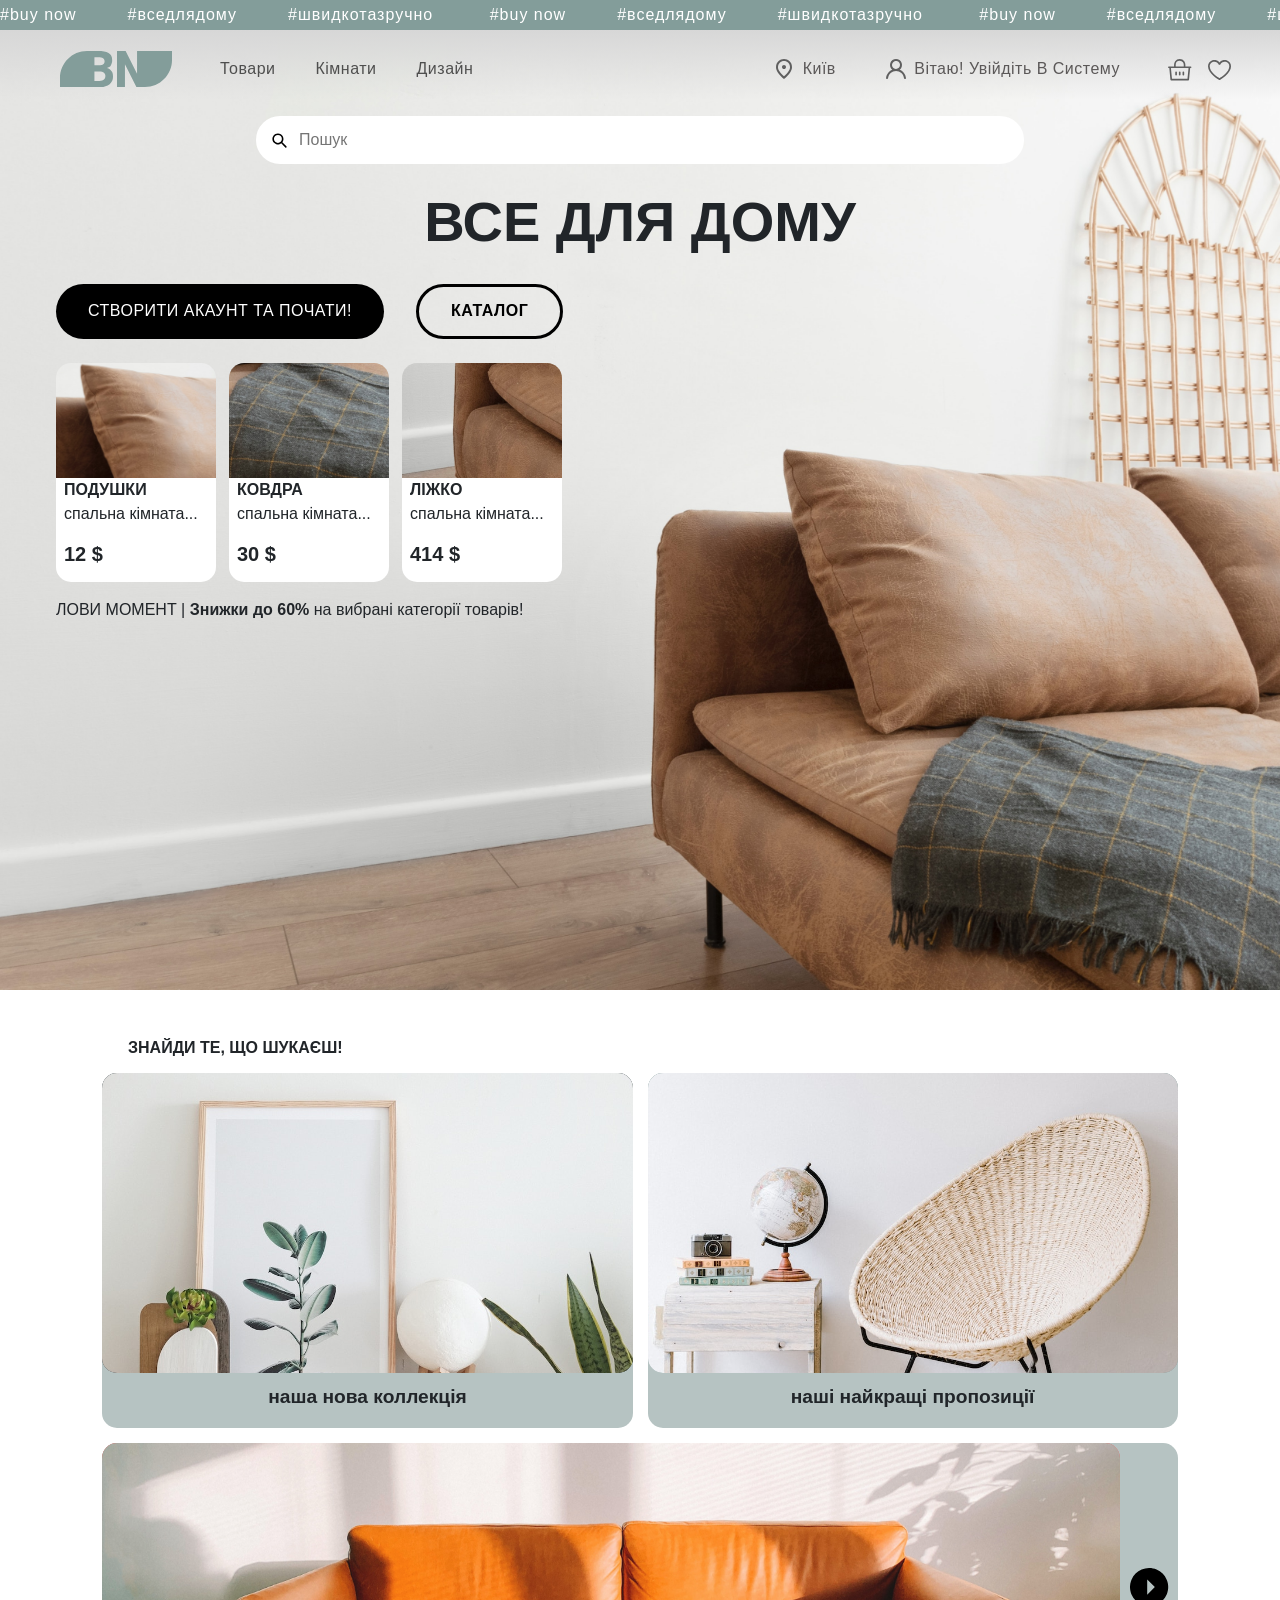
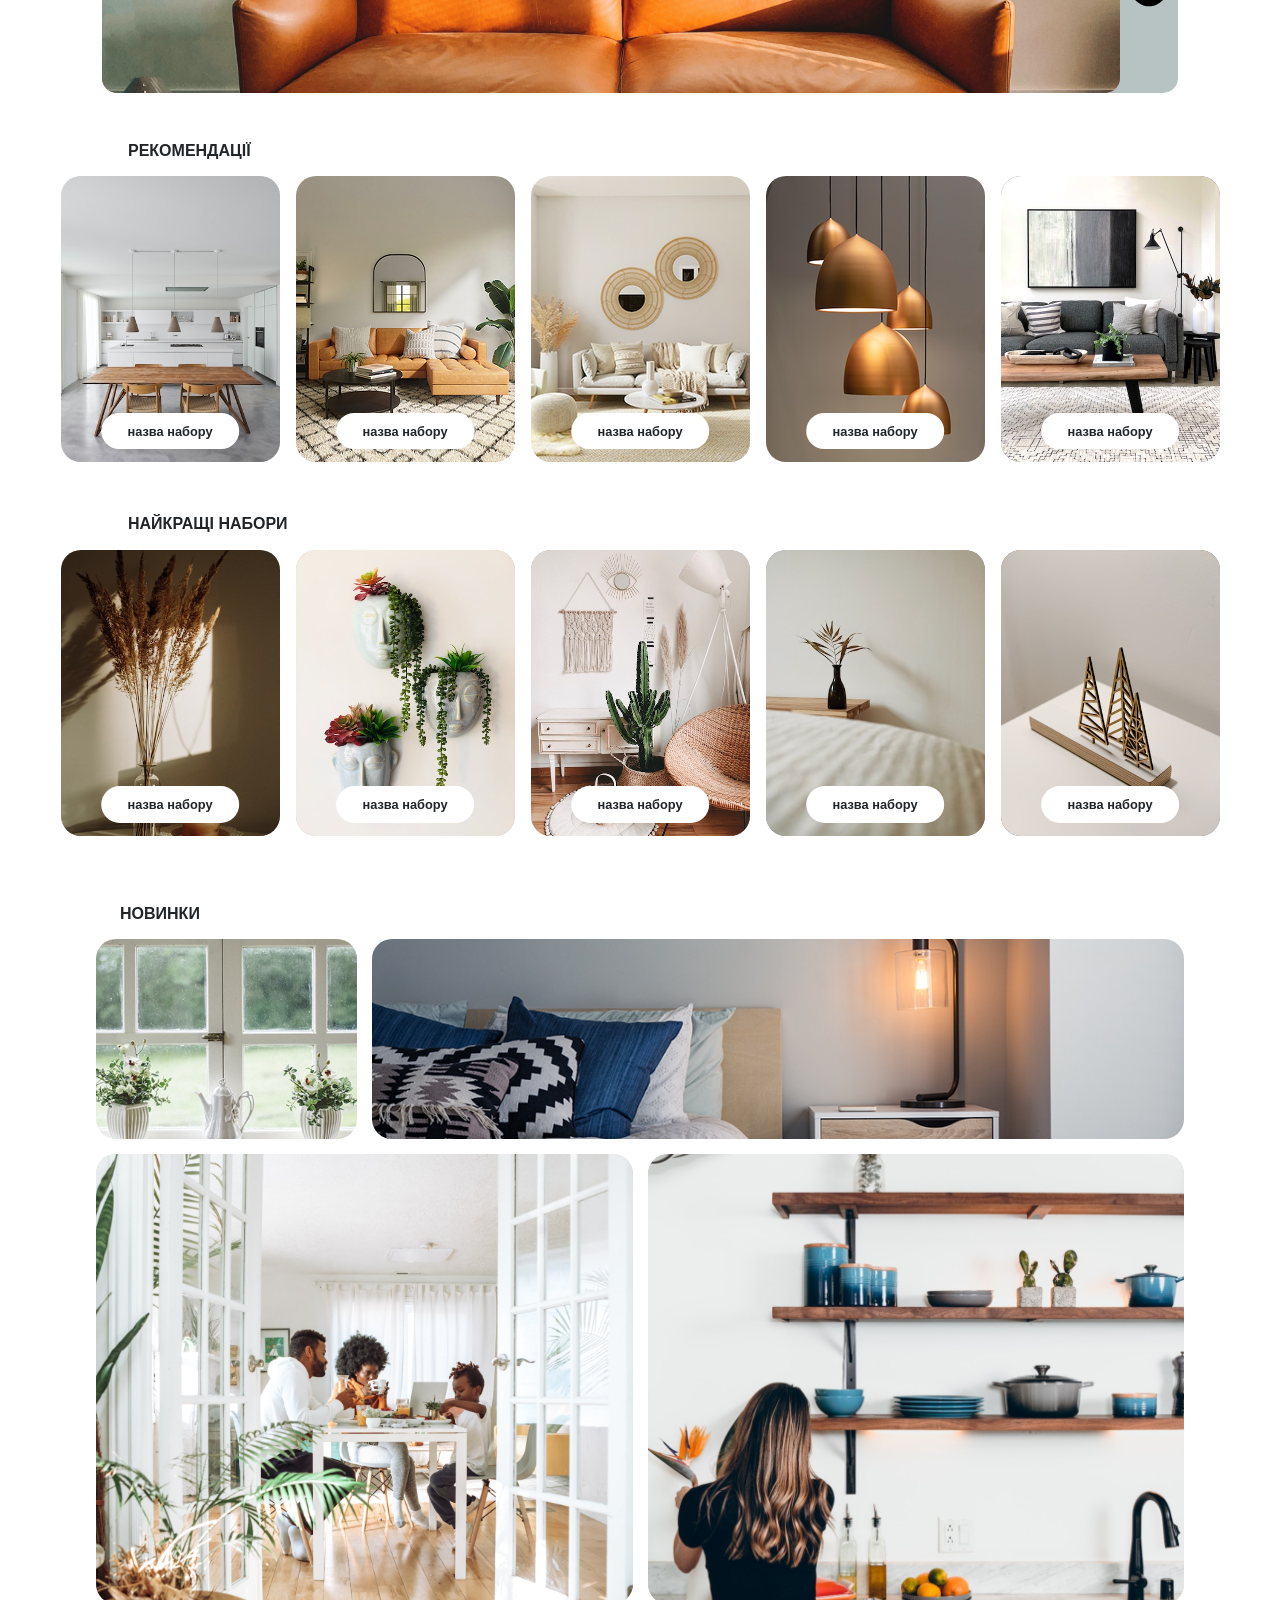
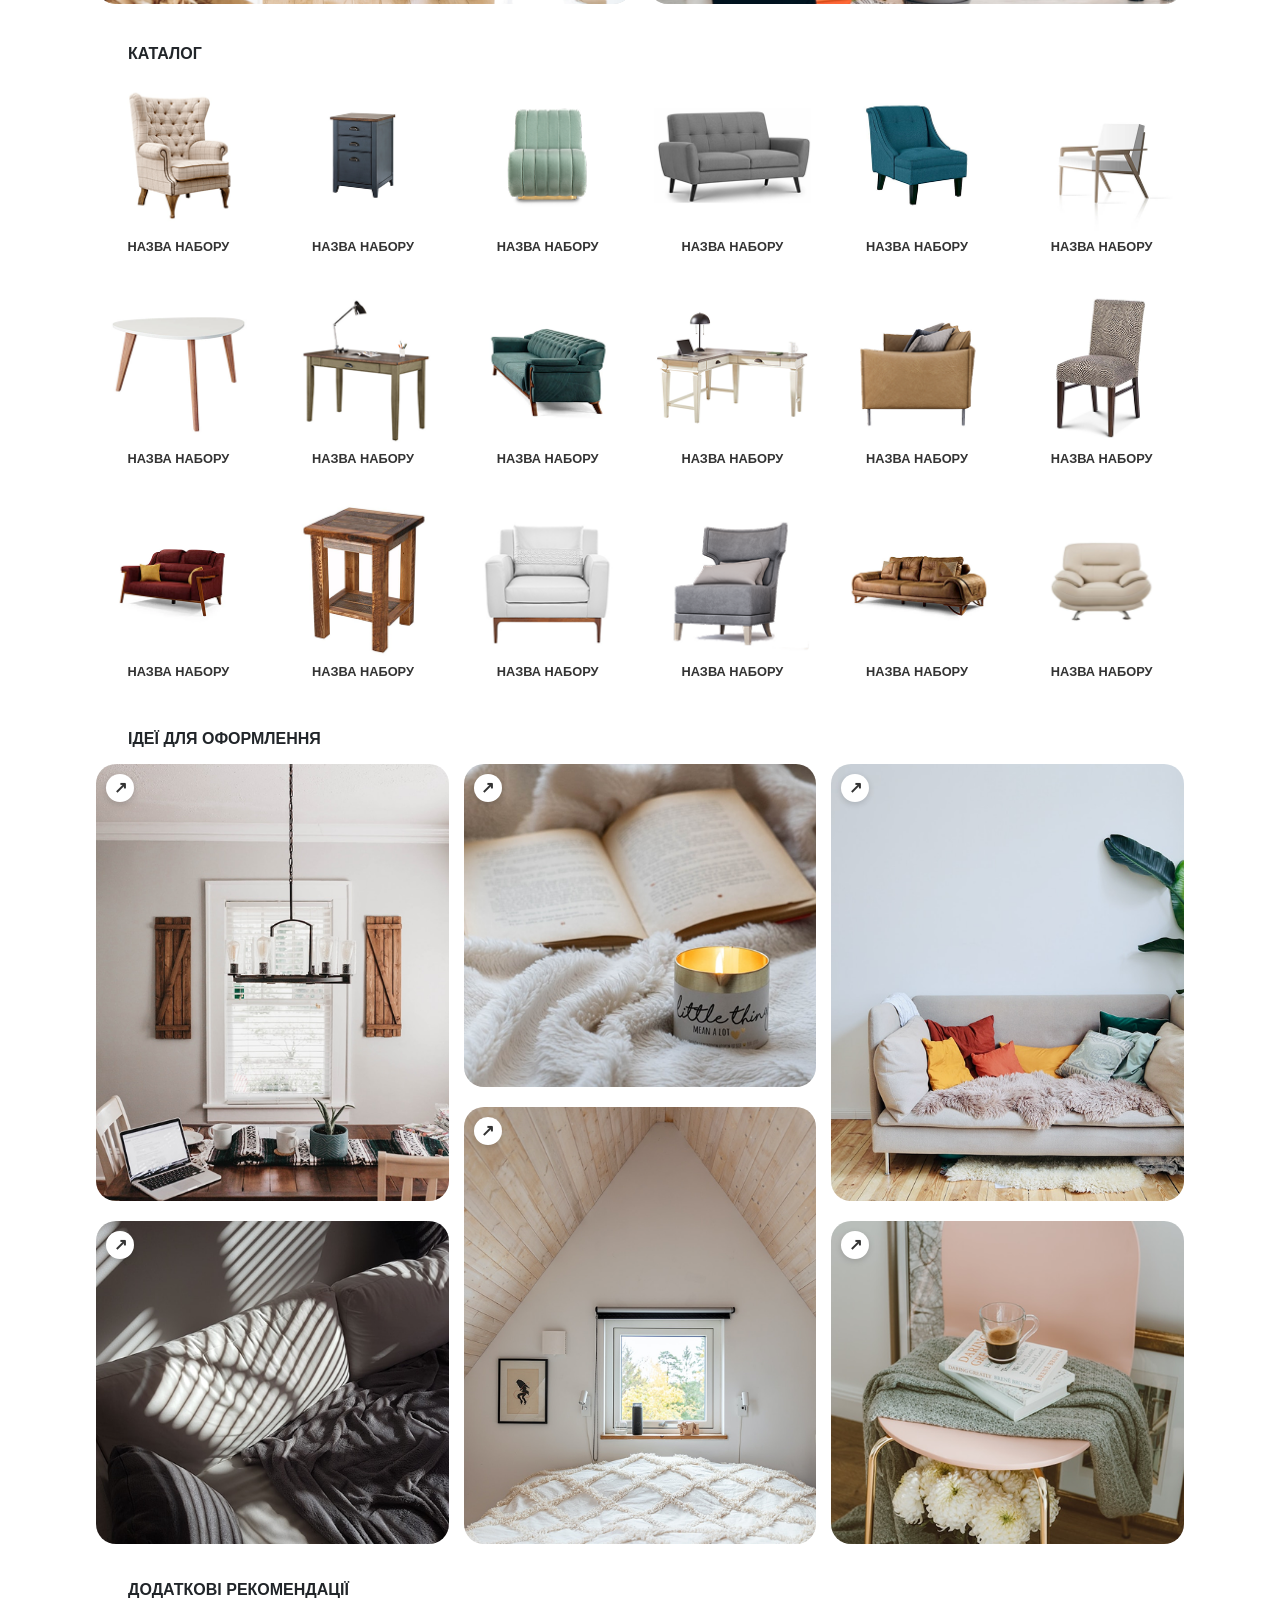
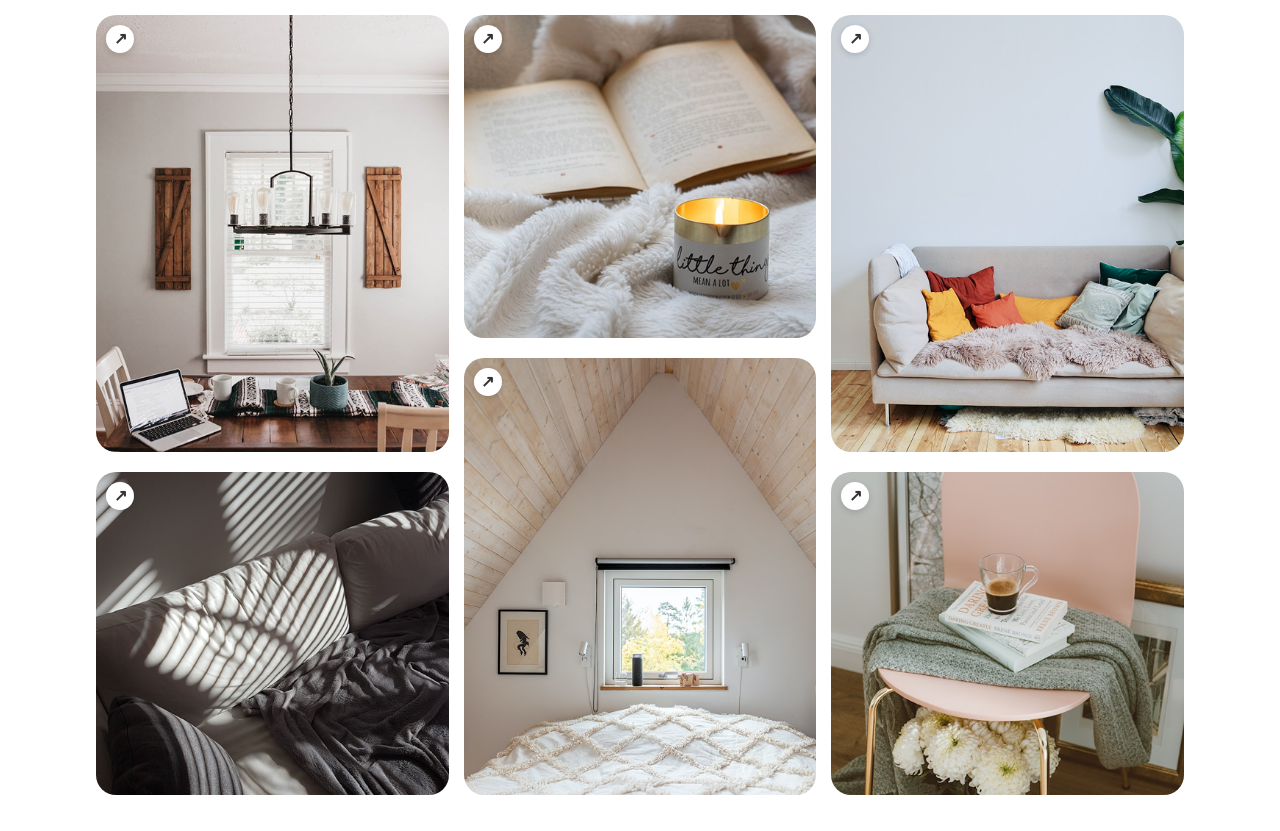
==== commit 578298d5: "ideas' block" ====
--- a/final.html
+++ b/final.html
@@ -413,7 +413,61 @@
         </div>
         <div class="ideas">
             <h6>ІДЕЇ ДЛЯ ОФОРМЛЕННЯ</h6>
-        </div>
+            <div class="masonry">
+                <div class="card">
+                    <span class="ideas-arrow">↗</span>
+                    <img src="photos/Rectangle 37.png">
+                </div>
+                <div class="card">
+                    <span class="ideas-arrow">↗</span>
+                    <img src="photos/Rectangle 42.png">
+                </div>
+                <div class="card">
+                    <span class="ideas-arrow">↗</span>
+                    <img src="photos/Rectangle 39.png">
+                </div>
+                <div class="card">
+                    <span class="ideas-arrow">↗</span>
+                    <img src="photos/Rectangle 44.png">
+                </div>
+                <div class="card">
+                    <span class="ideas-arrow">↗</span>
+                    <img src="photos/Rectangle 38.png">
+                </div>
+                <div class="card">
+                    <span class="ideas-arrow">↗</span>
+                    <img src="photos/Rectangle 43.png">
+                </div>
+            </div>
+        </div>
+        <div class="ideas">
+            <h6>ДОДАТКОВІ РЕКОМЕНДАЦІЇ</h6>
+            <div class="masonry">
+                <div class="card">
+                    <span class="ideas-arrow">↗</span>
+                    <img src="photos/Rectangle 37.png">
+                </div>
+                <div class="card">
+                    <span class="ideas-arrow">↗</span>
+                    <img src="photos/Rectangle 42.png">
+                </div>
+                <div class="card">
+                    <span class="ideas-arrow">↗</span>
+                    <img src="photos/Rectangle 39.png">
+                </div>
+                <div class="card">
+                    <span class="ideas-arrow">↗</span>
+                    <img src="photos/Rectangle 44.png">
+                </div>
+                <div class="card">
+                    <span class="ideas-arrow">↗</span>
+                    <img src="photos/Rectangle 38.png">
+                </div>
+                <div class="card">
+                    <span class="ideas-arrow">↗</span>
+                    <img src="photos/Rectangle 43.png">
+                </div>
+            </div>
     </div>
     <script src="https://cdn.jsdelivr.net/npm/bootstrap@5.3.8/dist/js/bootstrap.bundle.min.js" integrity="sha384-FKyoEForCGlyvwx9Hj09JcYn3nv7wiPVlz7YYwJrWVcXK/BmnVDxM+D2scQbITxI" crossorigin="anonymous"></script>
 </body>
--- a/style.css
+++ b/style.css
@@ -339,6 +339,7 @@
 .catalog{
     width: 85%;
     margin: 0 auto;
+    margin-bottom: 2em;
 }
 .catalog h6{
     margin-bottom: 1em;
@@ -367,6 +368,51 @@
     color: #333;
     text-transform: uppercase;
 }
+.ideas{
+    margin: 0 auto;
+    width: 85%;
+    margin-bottom: 1em;
+}
+.ideas h6{
+    margin-bottom: 1em;
+    font-weight: bold;
+    margin-left: 2em;
+}
+.masonry {
+    column-count: 3;
+    column-gap: 15px;
+}
+.card {
+    position: relative;
+    margin-bottom: 20px;
+    break-inside: avoid;
+    border-radius: 20px;
+    overflow: hidden;
+    border: none !important; 
+}
+.card img {
+    width: 100%;
+    display: block;
+    border-radius: 20px;
+}
+.card .ideas-arrow {
+    position: absolute;
+    top: 10px;
+    left: 10px;
+    background: white;
+    width: 28px;
+    height: 28px;
+    border-radius: 50%;
+    display: flex;
+    align-items: center;
+    justify-content: center;
+    font-size: 16px;
+    font-weight: bold;
+    color: #333;
+    box-shadow: 0 2px 6px rgba(0,0,0,0.15);
+    z-index: 10;
+    cursor: pointer;
+}
 @media screen and (max-width: 991px){
     header .leftheaderside .items, header .leftheaderside .rooms, header .leftheaderside .design, header .leftheaderside .menu p{
         display: none;
@@ -436,7 +482,7 @@
     .goods .look-for .two-small-items img{
     height: 200px;
     }
-    .goods h6, .sliders h6, .best h6, .new h6, .catalog h6{
+    .goods h6, .sliders h6, .best h6, .new h6, .catalog h6, .ideas h6{
         text-align: center;
         margin-left: 0;
     }
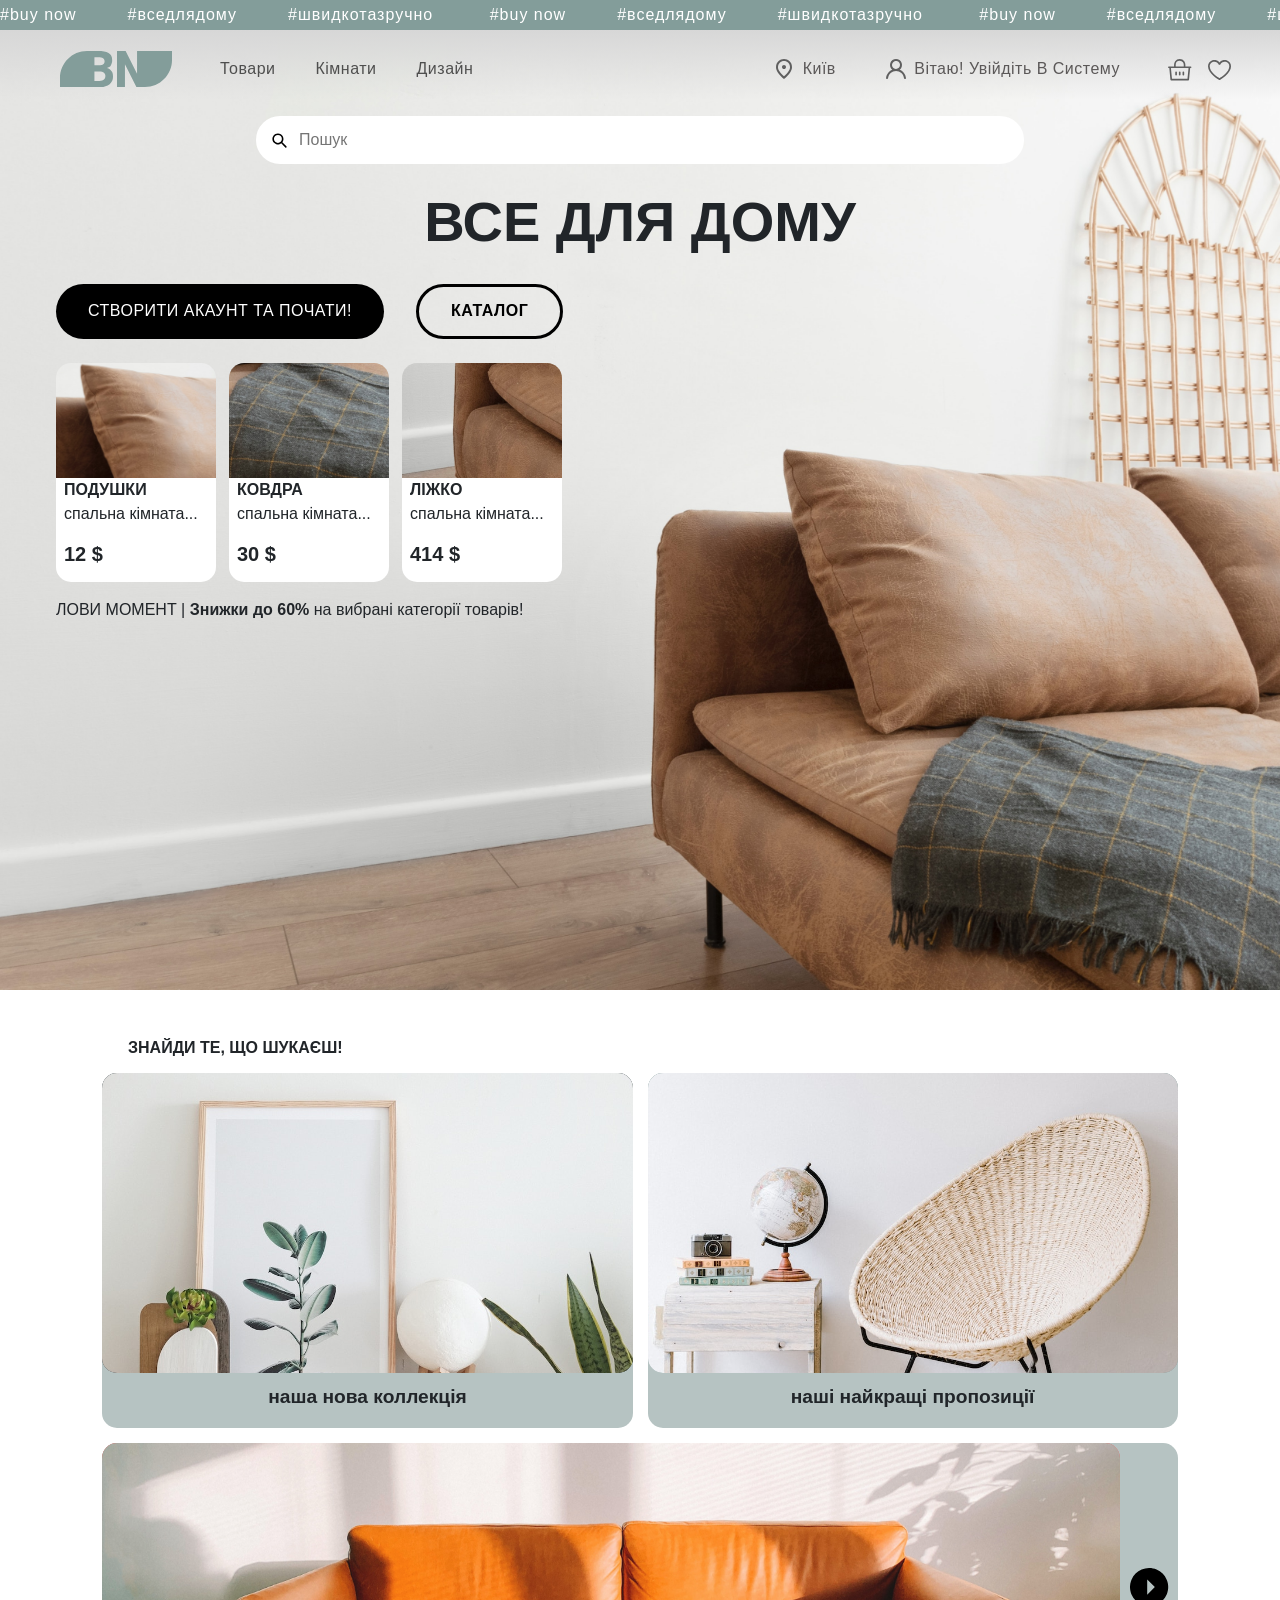
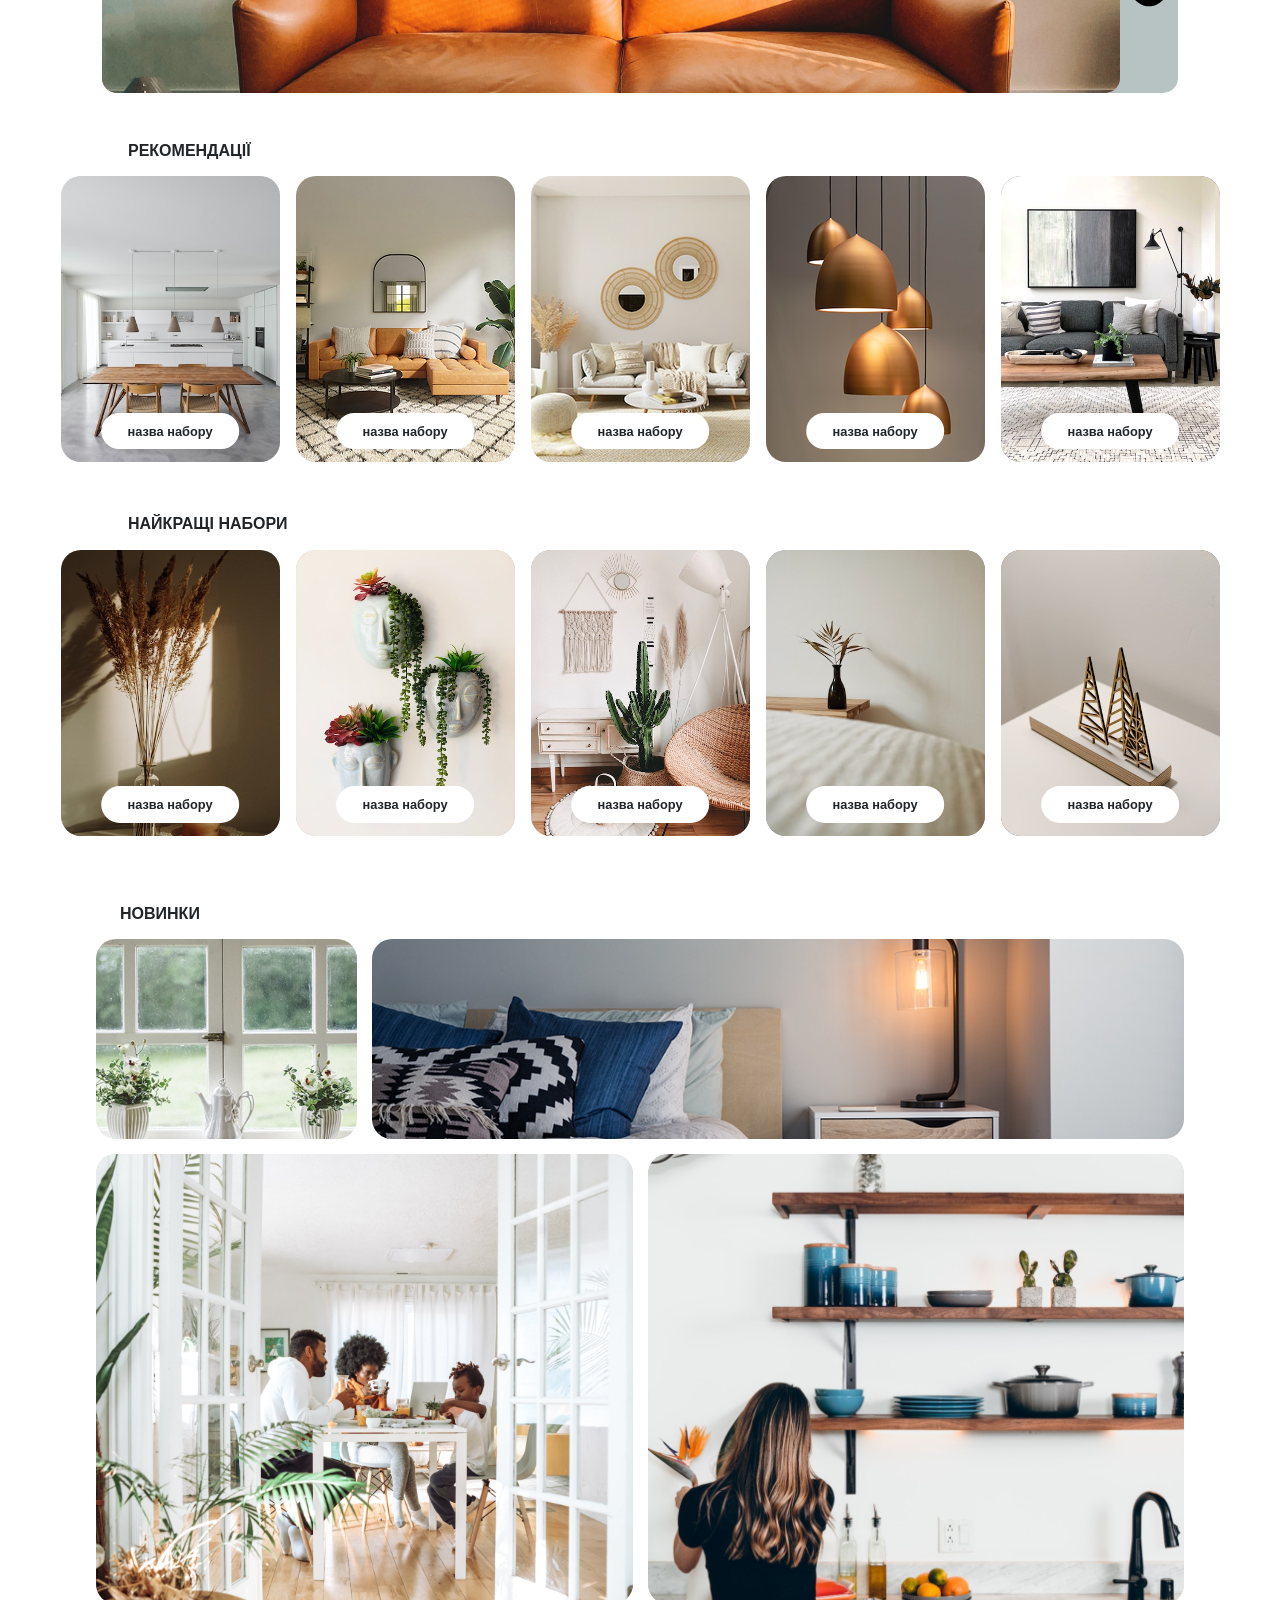
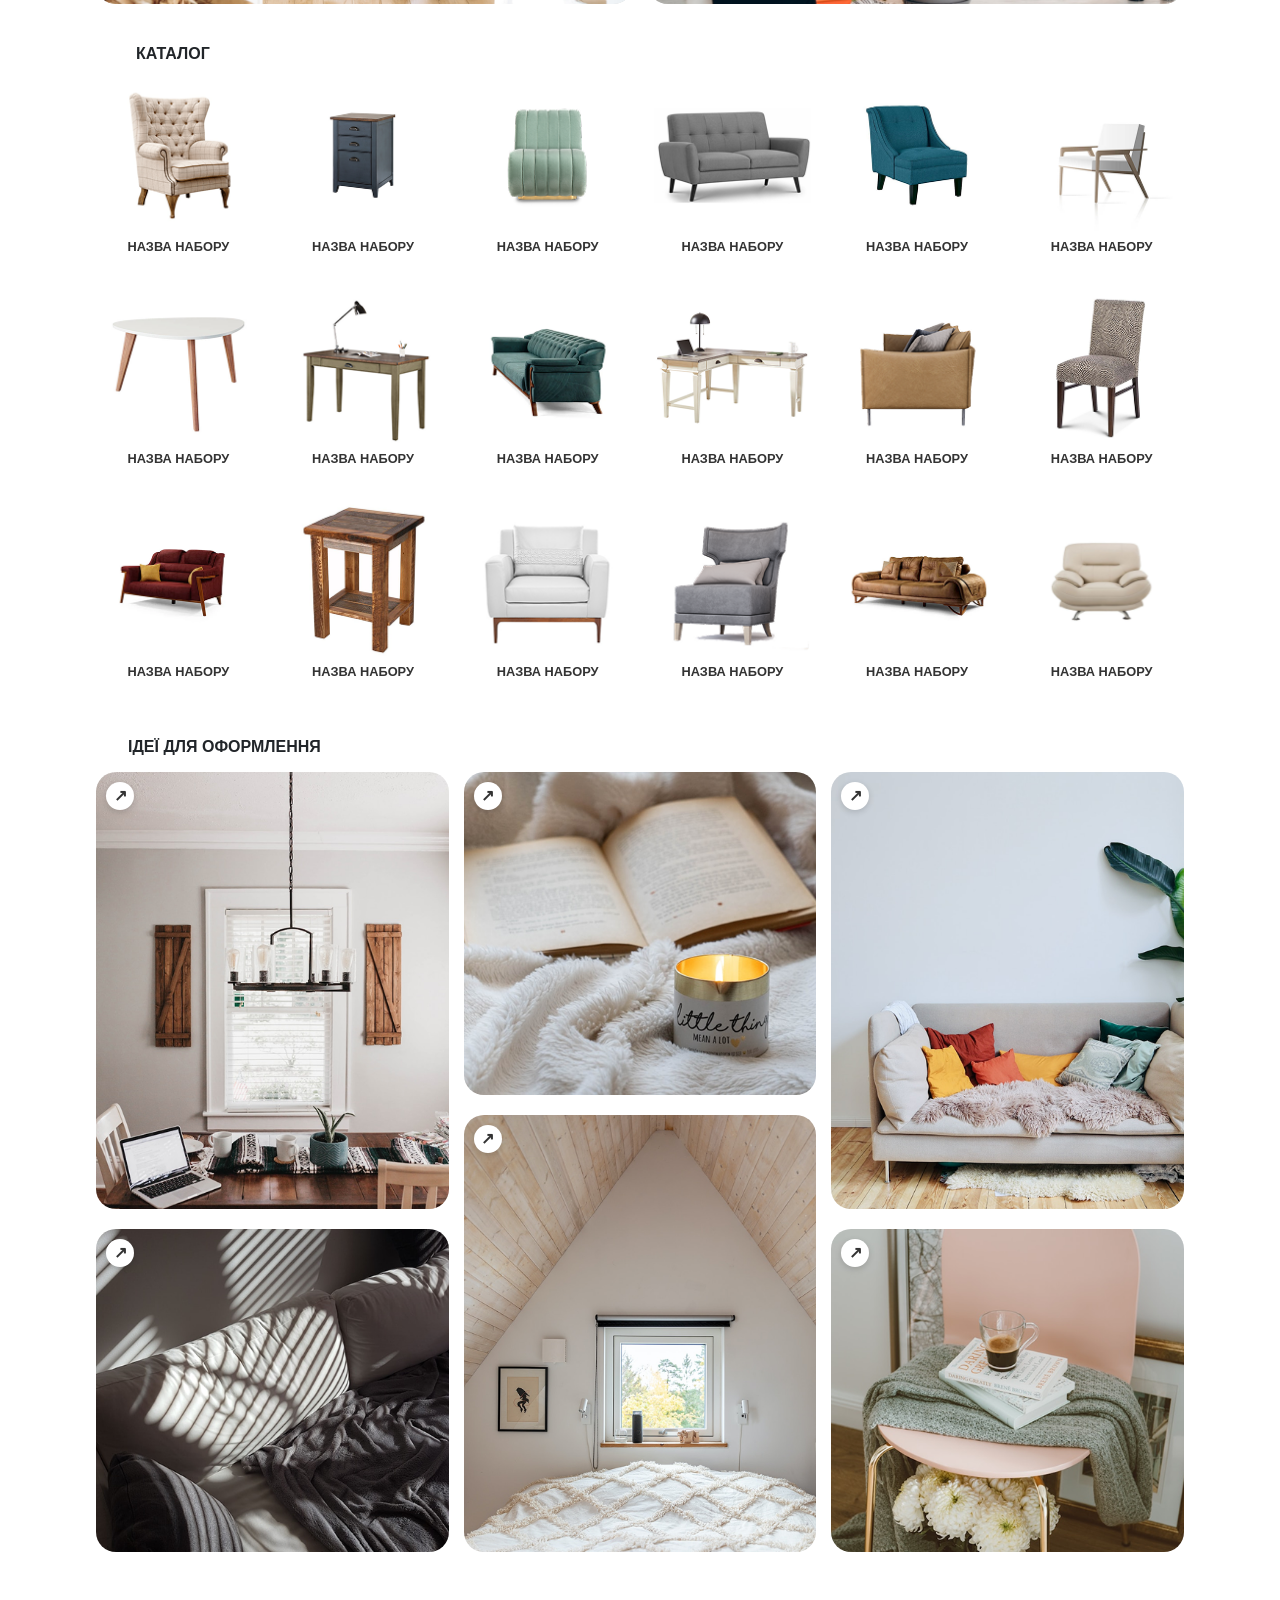
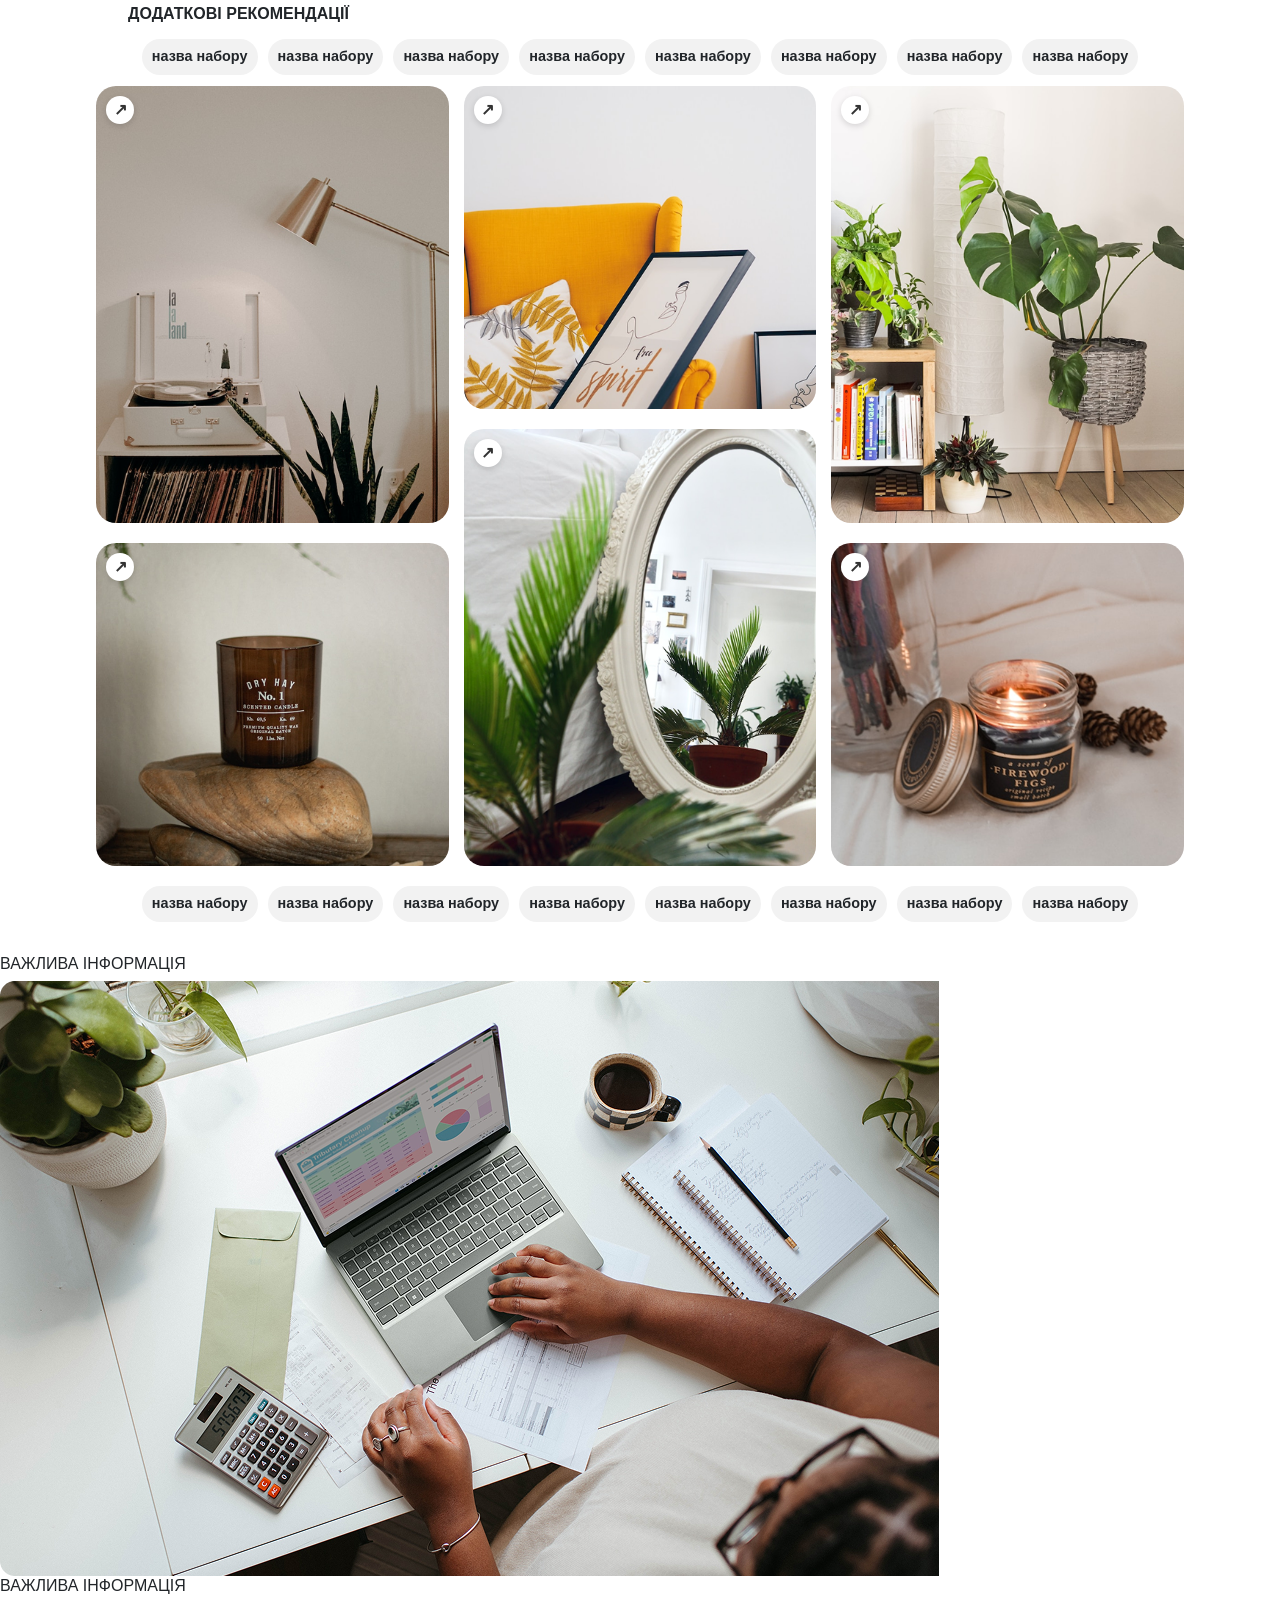
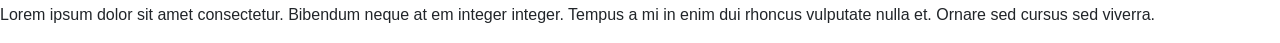
==== commit 3a5ded21: "almost finish" ====
--- a/final.html
+++ b/final.html
@@ -442,32 +442,62 @@
         </div>
         <div class="ideas">
             <h6>ДОДАТКОВІ РЕКОМЕНДАЦІЇ</h6>
+            <nav class="recs-nav">
+                <li>назва набору</li>
+                <li>назва набору</li>
+                <li>назва набору</li>
+                <li>назва набору</li>
+                <li>назва набору</li>
+                <li>назва набору</li>
+                <li>назва набору</li>
+                <li>назва набору</li>
+            </nav>
             <div class="masonry">
                 <div class="card">
                     <span class="ideas-arrow">↗</span>
-                    <img src="photos/Rectangle 37.png">
-                </div>
-                <div class="card">
-                    <span class="ideas-arrow">↗</span>
-                    <img src="photos/Rectangle 42.png">
-                </div>
-                <div class="card">
-                    <span class="ideas-arrow">↗</span>
-                    <img src="photos/Rectangle 39.png">
-                </div>
-                <div class="card">
-                    <span class="ideas-arrow">↗</span>
-                    <img src="photos/Rectangle 44.png">
-                </div>
-                <div class="card">
-                    <span class="ideas-arrow">↗</span>
-                    <img src="photos/Rectangle 38.png">
-                </div>
-                <div class="card">
-                    <span class="ideas-arrow">↗</span>
-                    <img src="photos/Rectangle 43.png">
-                </div>
-            </div>
+                    <img src="photos/Rectangle 45.png">
+                </div>
+                <div class="card">
+                    <span class="ideas-arrow">↗</span>
+                    <img src="photos/Rectangle 49.png">
+                </div>
+                <div class="card">
+                    <span class="ideas-arrow">↗</span>
+                    <img src="photos/Rectangle 48.png">
+                </div>
+                <div class="card">
+                    <span class="ideas-arrow">↗</span>
+                    <img src="photos/Rectangle 47.png">
+                </div>
+                <div class="card">
+                    <span class="ideas-arrow">↗</span>
+                    <img src="photos/Rectangle 46.png">
+                </div>
+                <div class="card">
+                    <span class="ideas-arrow">↗</span>
+                    <img src="photos/Rectangle 50.png">
+                </div>
+            </div>
+            <nav class="recs-nav">
+                <li>назва набору</li>
+                <li>назва набору</li>
+                <li>назва набору</li>
+                <li>назва набору</li>
+                <li>назва набору</li>
+                <li>назва набору</li>
+                <li>назва набору</li>
+                <li>назва набору</li>
+            </nav>
+    </div>
+    <div class="important-info">
+        <h6>ВАЖЛИВА ІНФОРМАЦІЯ</h6>
+        <div class="important-info-pic">
+            <img src="photos/Rectangle 51.png">
+            <h6 class="imp-title">ВАЖЛИВА ІНФОРМАЦІЯ</h6>
+            <p>Lorem ipsum dolor sit amet consectetur. Bibendum neque at em integer integer. Tempus a mi in enim dui rhoncus vulputate nulla et. Ornare sed cursus sed viverra.</p>
+        </div>
+        
+
     </div>
     <script src="https://cdn.jsdelivr.net/npm/bootstrap@5.3.8/dist/js/bootstrap.bundle.min.js" integrity="sha384-FKyoEForCGlyvwx9Hj09JcYn3nv7wiPVlz7YYwJrWVcXK/BmnVDxM+D2scQbITxI" crossorigin="anonymous"></script>
 </body>
--- a/style.css
+++ b/style.css
@@ -339,12 +339,13 @@
 .catalog{
     width: 85%;
     margin: 0 auto;
-    margin-bottom: 2em;
+    margin-bottom: 2.5em;
+    margin-top: 1em;
 }
 .catalog h6{
     margin-bottom: 1em;
     font-weight: bold;
-    margin-left: 2em;
+    margin-left: 2.5em;
 }
 .products {
     display: grid;
@@ -371,7 +372,7 @@
 .ideas{
     margin: 0 auto;
     width: 85%;
-    margin-bottom: 1em;
+    margin-bottom: 2em;
 }
 .ideas h6{
     margin-bottom: 1em;
@@ -413,6 +414,22 @@
     z-index: 10;
     cursor: pointer;
 }
+.recs-nav{
+    display: flex;
+    justify-content: center;
+    gap: 10px;
+    margin-bottom: 0.7em;
+    flex-wrap: wrap;
+}
+.recs-nav li{
+    background-color: #F2F2F2;
+    list-style: none;
+    padding: 0.5em 0.7em 0.5em 0.7em;
+    border-radius: 20px;
+    font-weight: bold;
+    text-align: center;
+    font-size: 90%;
+}
 @media screen and (max-width: 991px){
     header .leftheaderside .items, header .leftheaderside .rooms, header .leftheaderside .design, header .leftheaderside .menu p{
         display: none;
@@ -500,6 +517,11 @@
         place-items: center;     
     }
 }
+@media screen and (max-width: 581px){
+    .recs-nav li{
+        display: none;
+    }
+}
 @media screen and (max-width: 442px){
     .navbar .container-fluid {
     gap: 0;
@@ -507,4 +529,7 @@
     .products {
         grid-template-columns: repeat(2, 1fr);
     }
+    .recs-nav{
+    display: none;
+}
 }
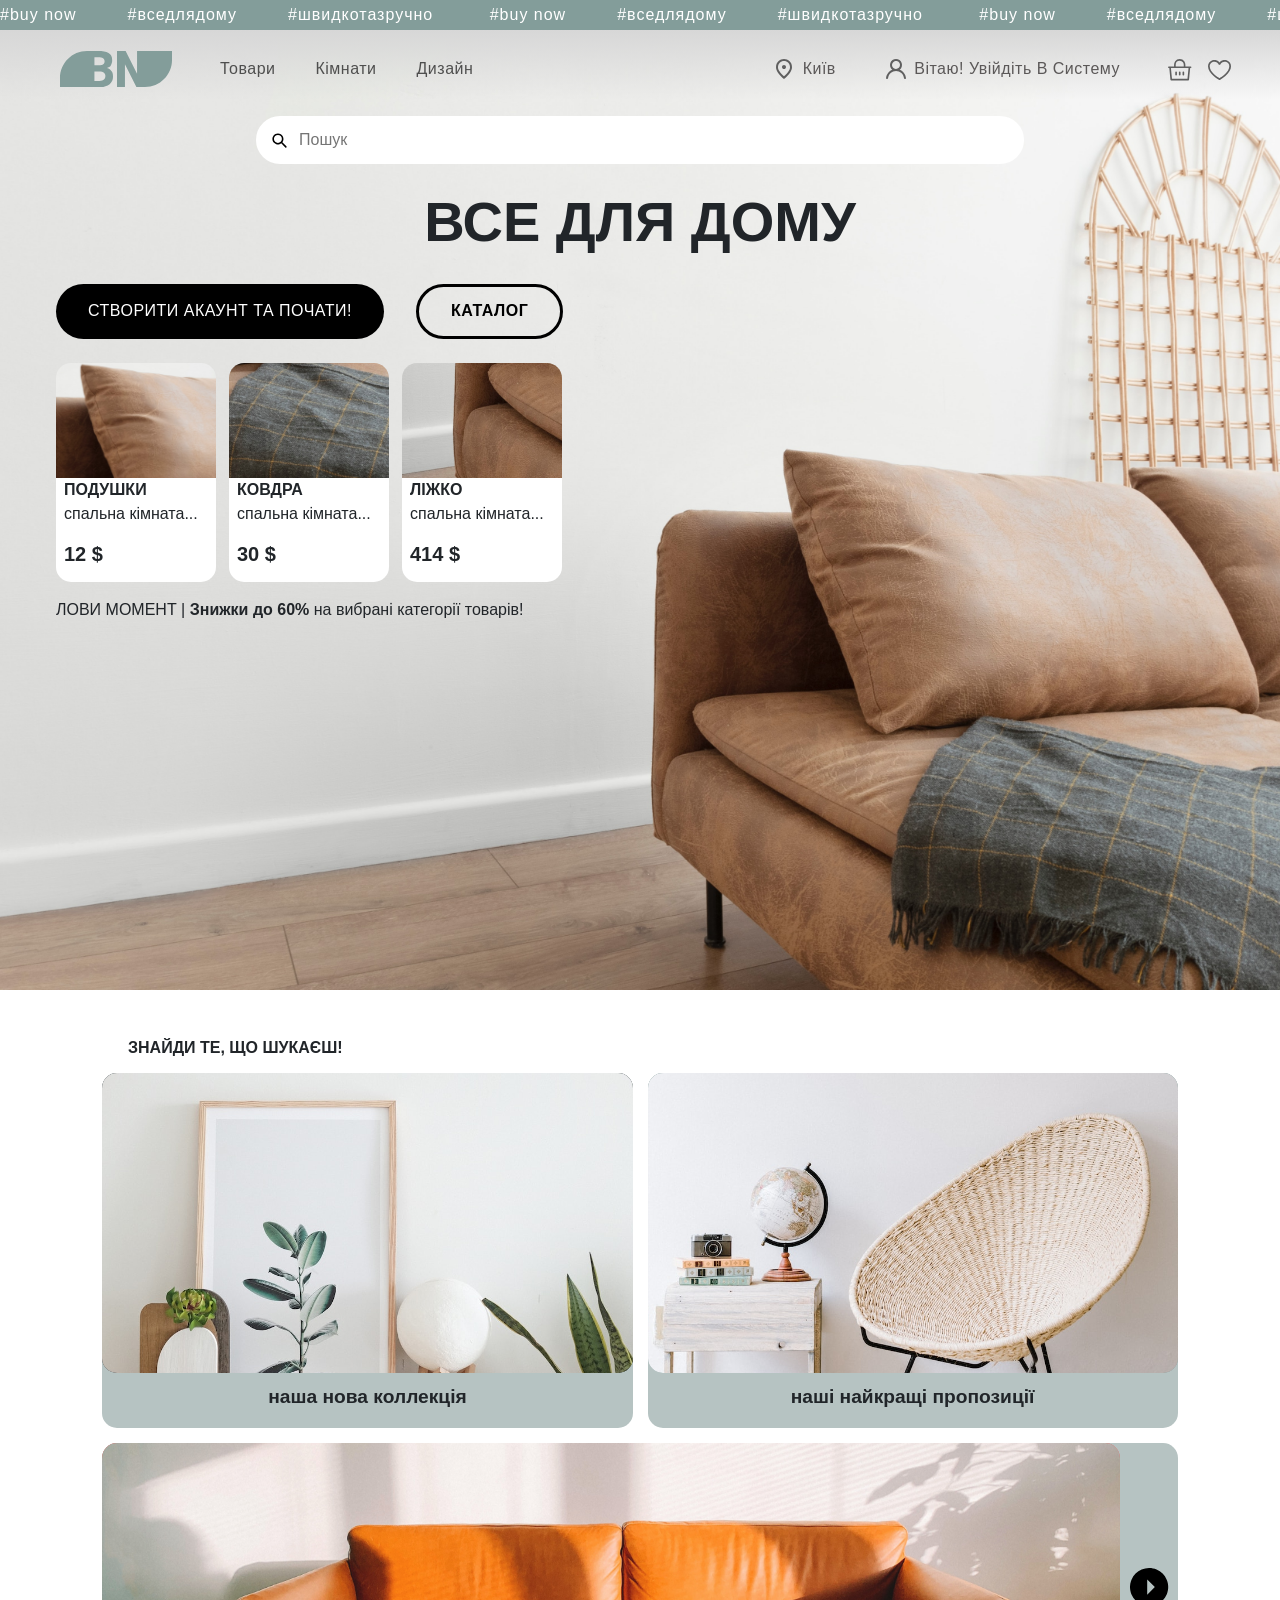
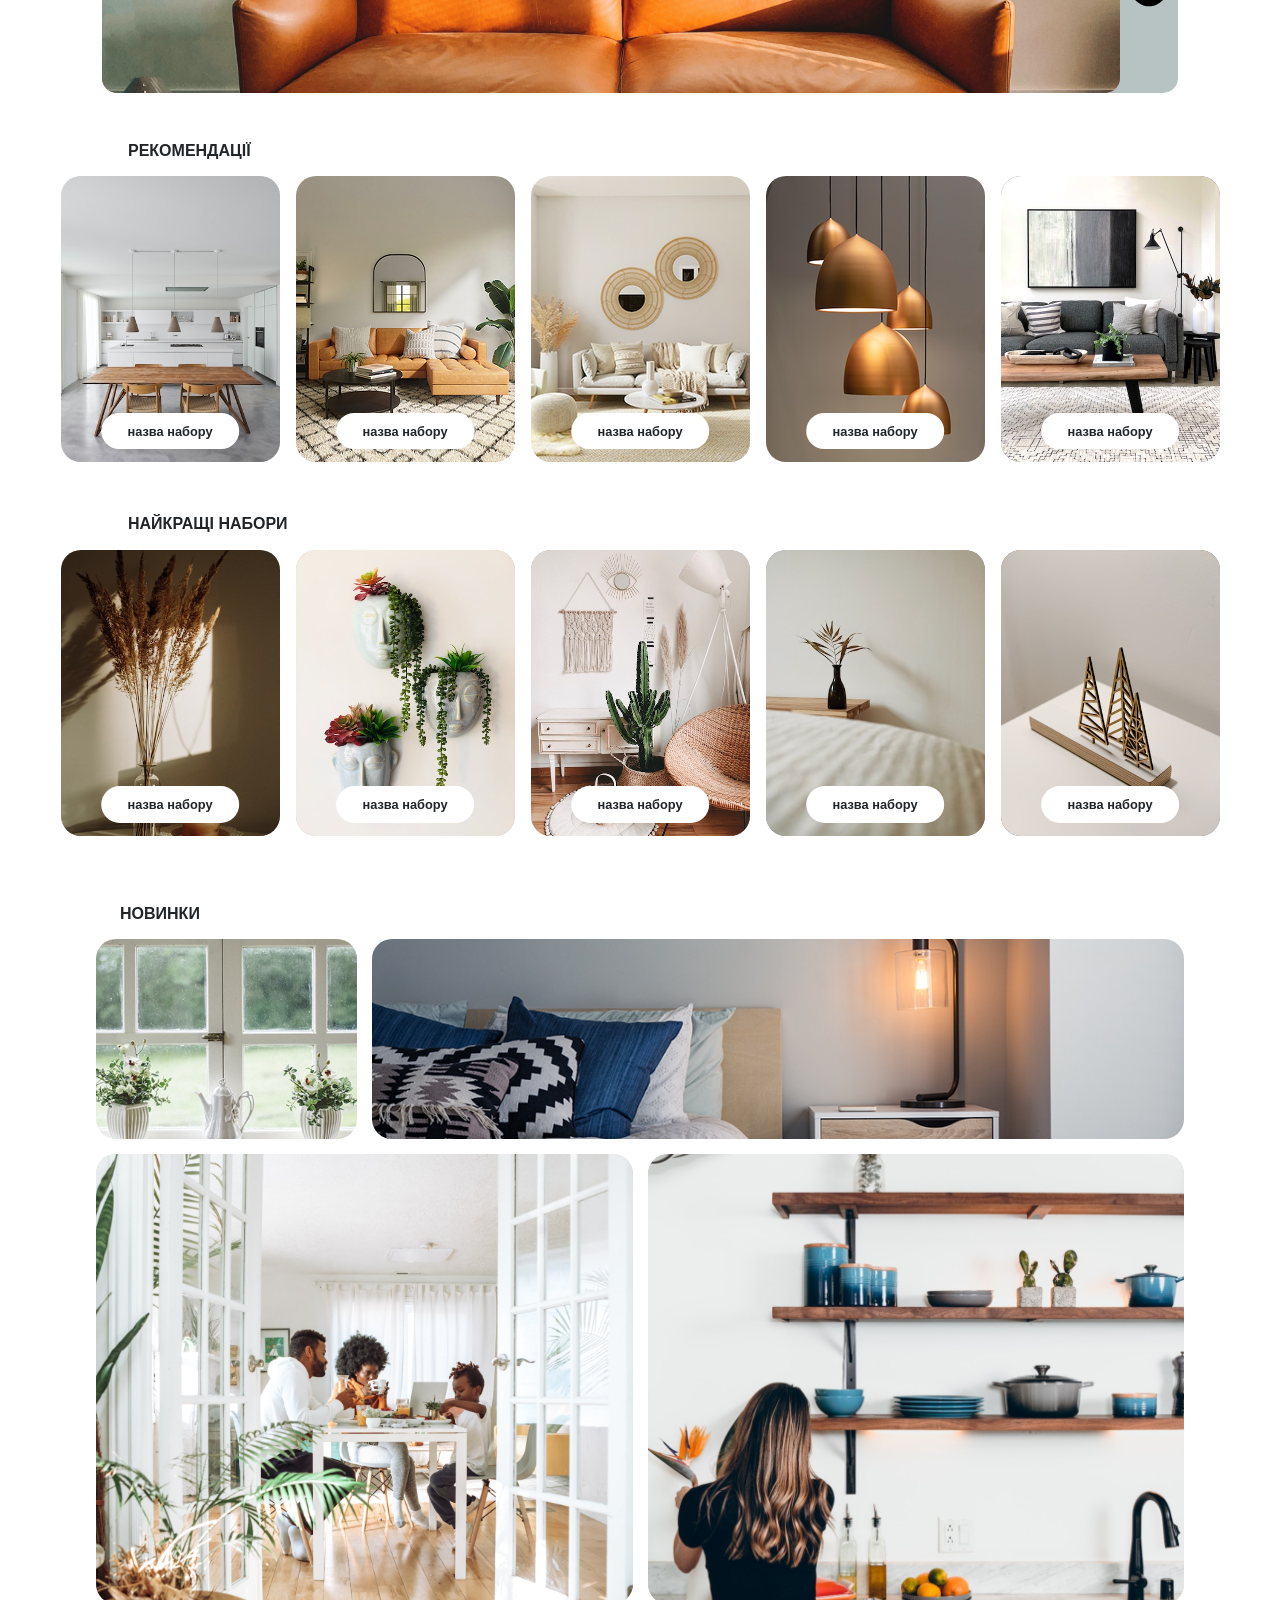
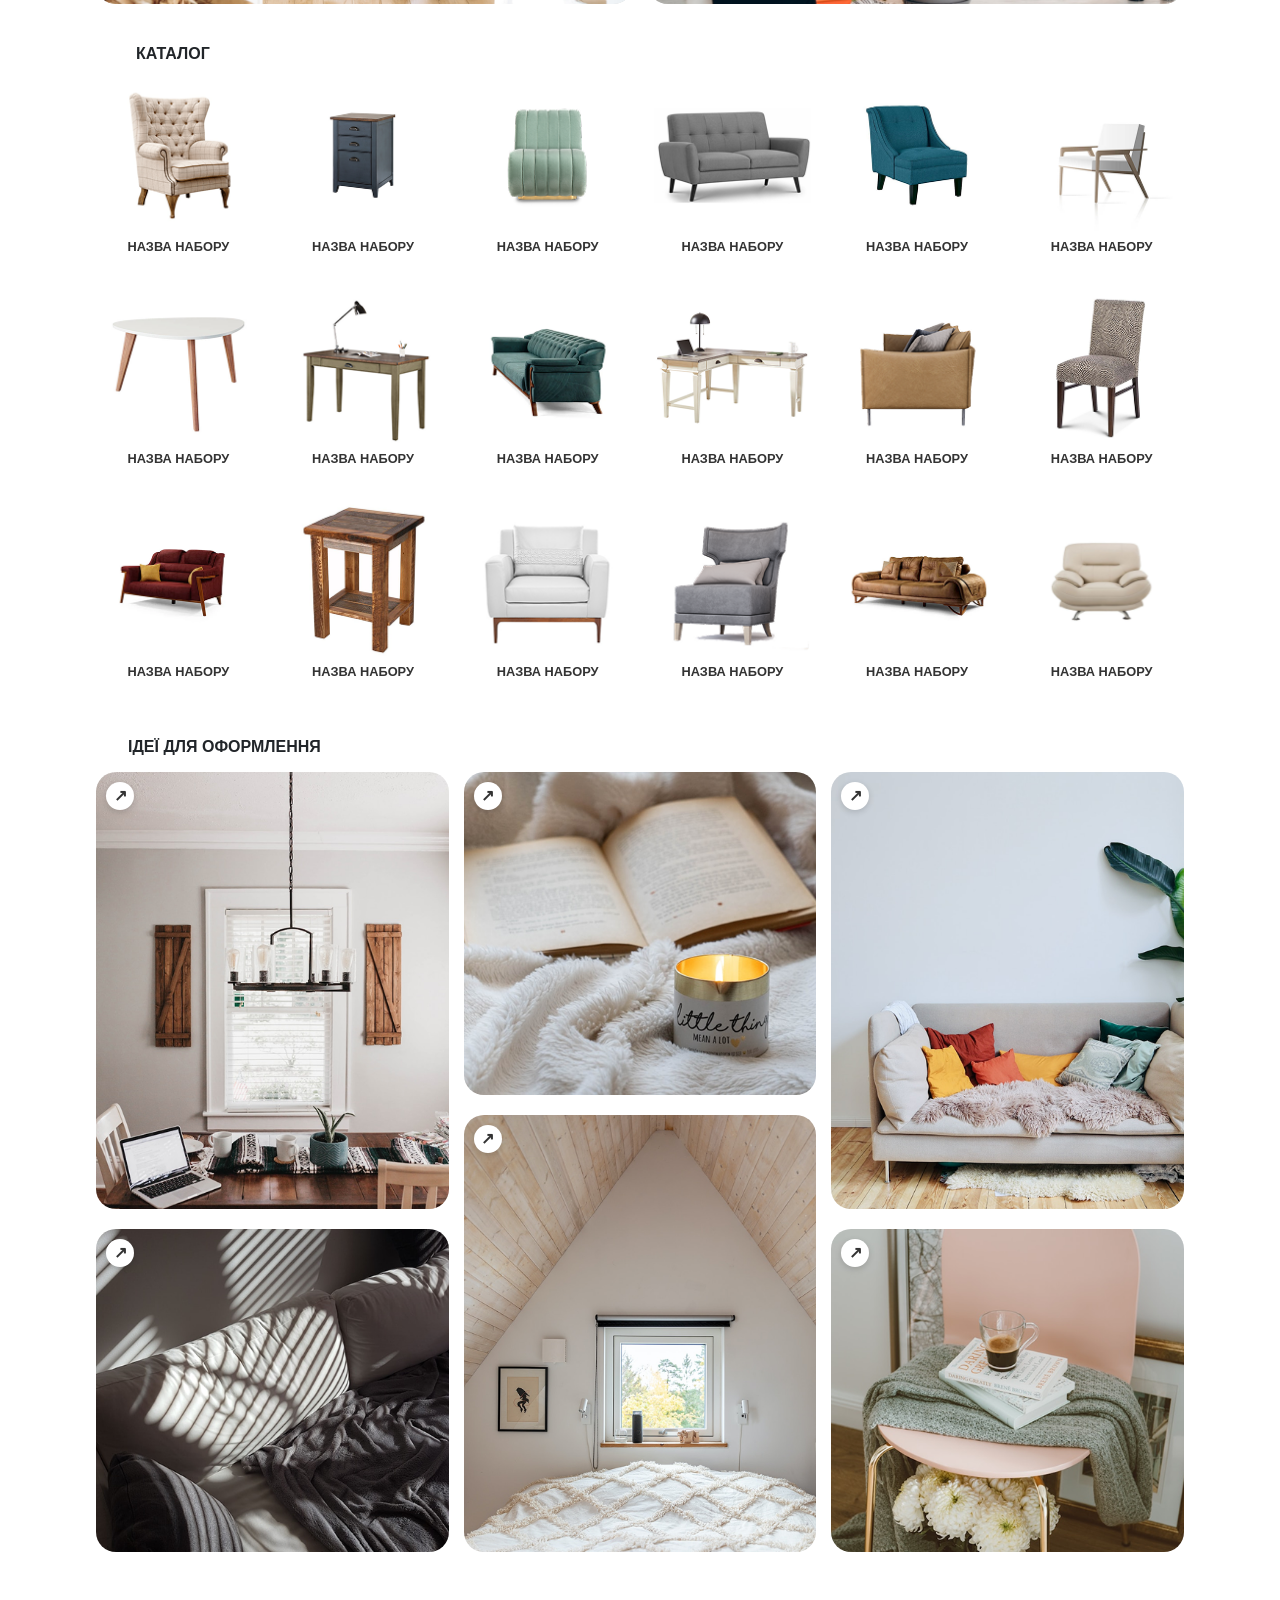
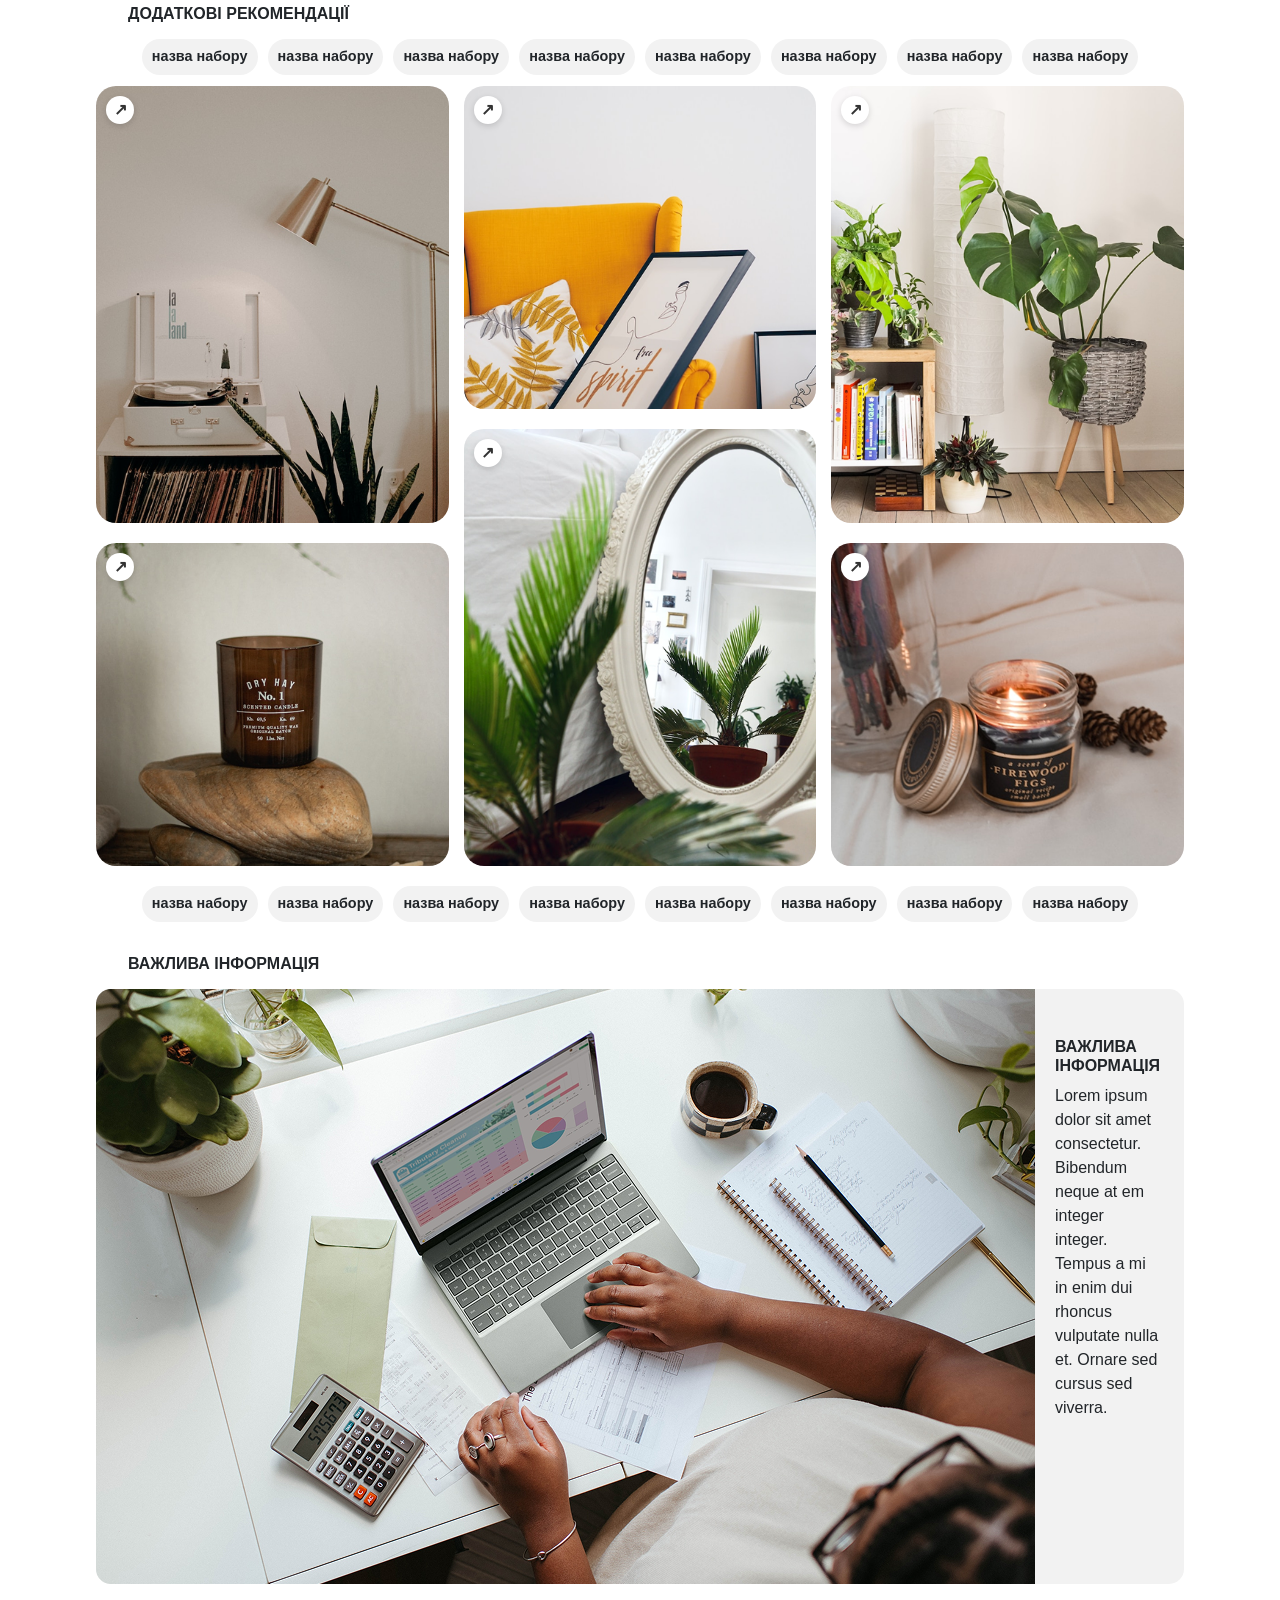
==== commit e76c5cff: "important block" ====
--- a/final.html
+++ b/final.html
@@ -490,14 +490,14 @@
             </nav>
     </div>
     <div class="important-info">
-        <h6>ВАЖЛИВА ІНФОРМАЦІЯ</h6>
+        <h6 class="imp-title">ВАЖЛИВА ІНФОРМАЦІЯ</h6>
         <div class="important-info-pic">
             <img src="photos/Rectangle 51.png">
-            <h6 class="imp-title">ВАЖЛИВА ІНФОРМАЦІЯ</h6>
-            <p>Lorem ipsum dolor sit amet consectetur. Bibendum neque at em integer integer. Tempus a mi in enim dui rhoncus vulputate nulla et. Ornare sed cursus sed viverra.</p>
-        </div>
-        
-
+            <div class="important-info-text">
+                <h6>ВАЖЛИВА ІНФОРМАЦІЯ</h6>
+                <p>Lorem ipsum dolor sit amet consectetur. Bibendum neque at em integer integer. Tempus a mi in enim dui rhoncus vulputate nulla et. Ornare sed cursus sed viverra.</p>
+            </div>
+        </div>
     </div>
     <script src="https://cdn.jsdelivr.net/npm/bootstrap@5.3.8/dist/js/bootstrap.bundle.min.js" integrity="sha384-FKyoEForCGlyvwx9Hj09JcYn3nv7wiPVlz7YYwJrWVcXK/BmnVDxM+D2scQbITxI" crossorigin="anonymous"></script>
 </body>
--- a/style.css
+++ b/style.css
@@ -430,6 +430,36 @@
     text-align: center;
     font-size: 90%;
 }
+.important-info{
+    width: 85%;
+    margin: 0 auto;
+    margin-bottom: 3em;
+}
+.important-info h6{
+    font-weight: bold;
+}
+.important-info .imp-title{
+    margin-bottom: 1em;
+    font-weight: bold;
+    margin-left: 2em;
+}
+.important-info-pic{
+    display: flex;
+    gap: 20px;
+    background-color: #F2F2F2;
+    border-radius: 15px;
+}
+.important-info-pic img{
+    flex: 1 1 0; 
+    height: auto;
+    object-fit: cover;
+}
+.important-info-text{
+    display: flex;
+    flex-direction: column;
+    margin-top: 3em;
+    margin-right: 1.5em;
+}
 @media screen and (max-width: 991px){
     header .leftheaderside .items, header .leftheaderside .rooms, header .leftheaderside .design, header .leftheaderside .menu p{
         display: none;
@@ -499,7 +529,7 @@
     .goods .look-for .two-small-items img{
     height: 200px;
     }
-    .goods h6, .sliders h6, .best h6, .new h6, .catalog h6, .ideas h6{
+    .goods h6, .sliders h6, .best h6, .new h6, .catalog h6, .ideas h6, .important-info .imp-title{
         text-align: center;
         margin-left: 0;
     }
@@ -516,6 +546,20 @@
         grid-template-columns: repeat(3, 1fr);
         place-items: center;     
     }
+    .important-info-pic{
+    flex-direction: column;
+   }
+   .important-info-pic img{
+    border-radius: 15px;
+   }
+   .important-info-text{
+    align-items: center;
+    text-align: center;
+    padding-bottom: 1em;
+    margin: 0 auto;
+    margin-left: 0.5em;
+    margin-right: 0.5em;
+   }
 }
 @media screen and (max-width: 581px){
     .recs-nav li{
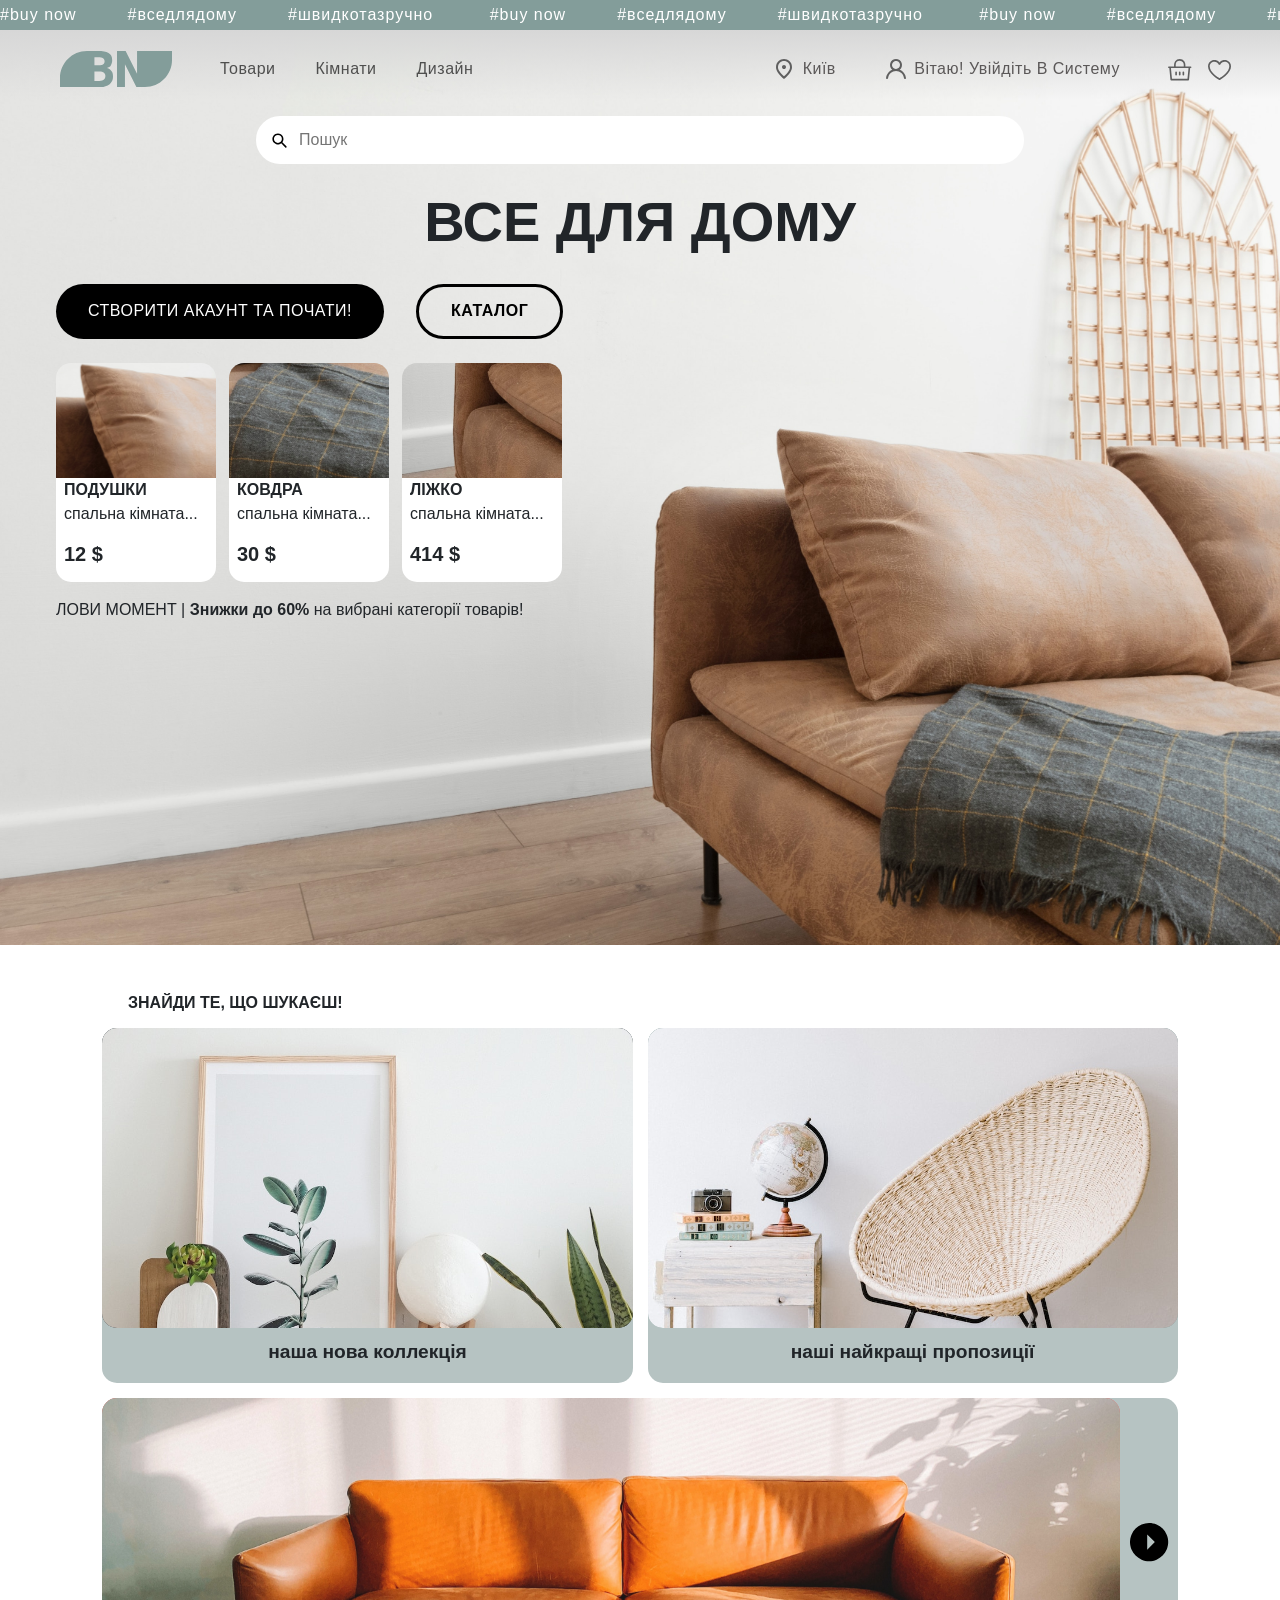
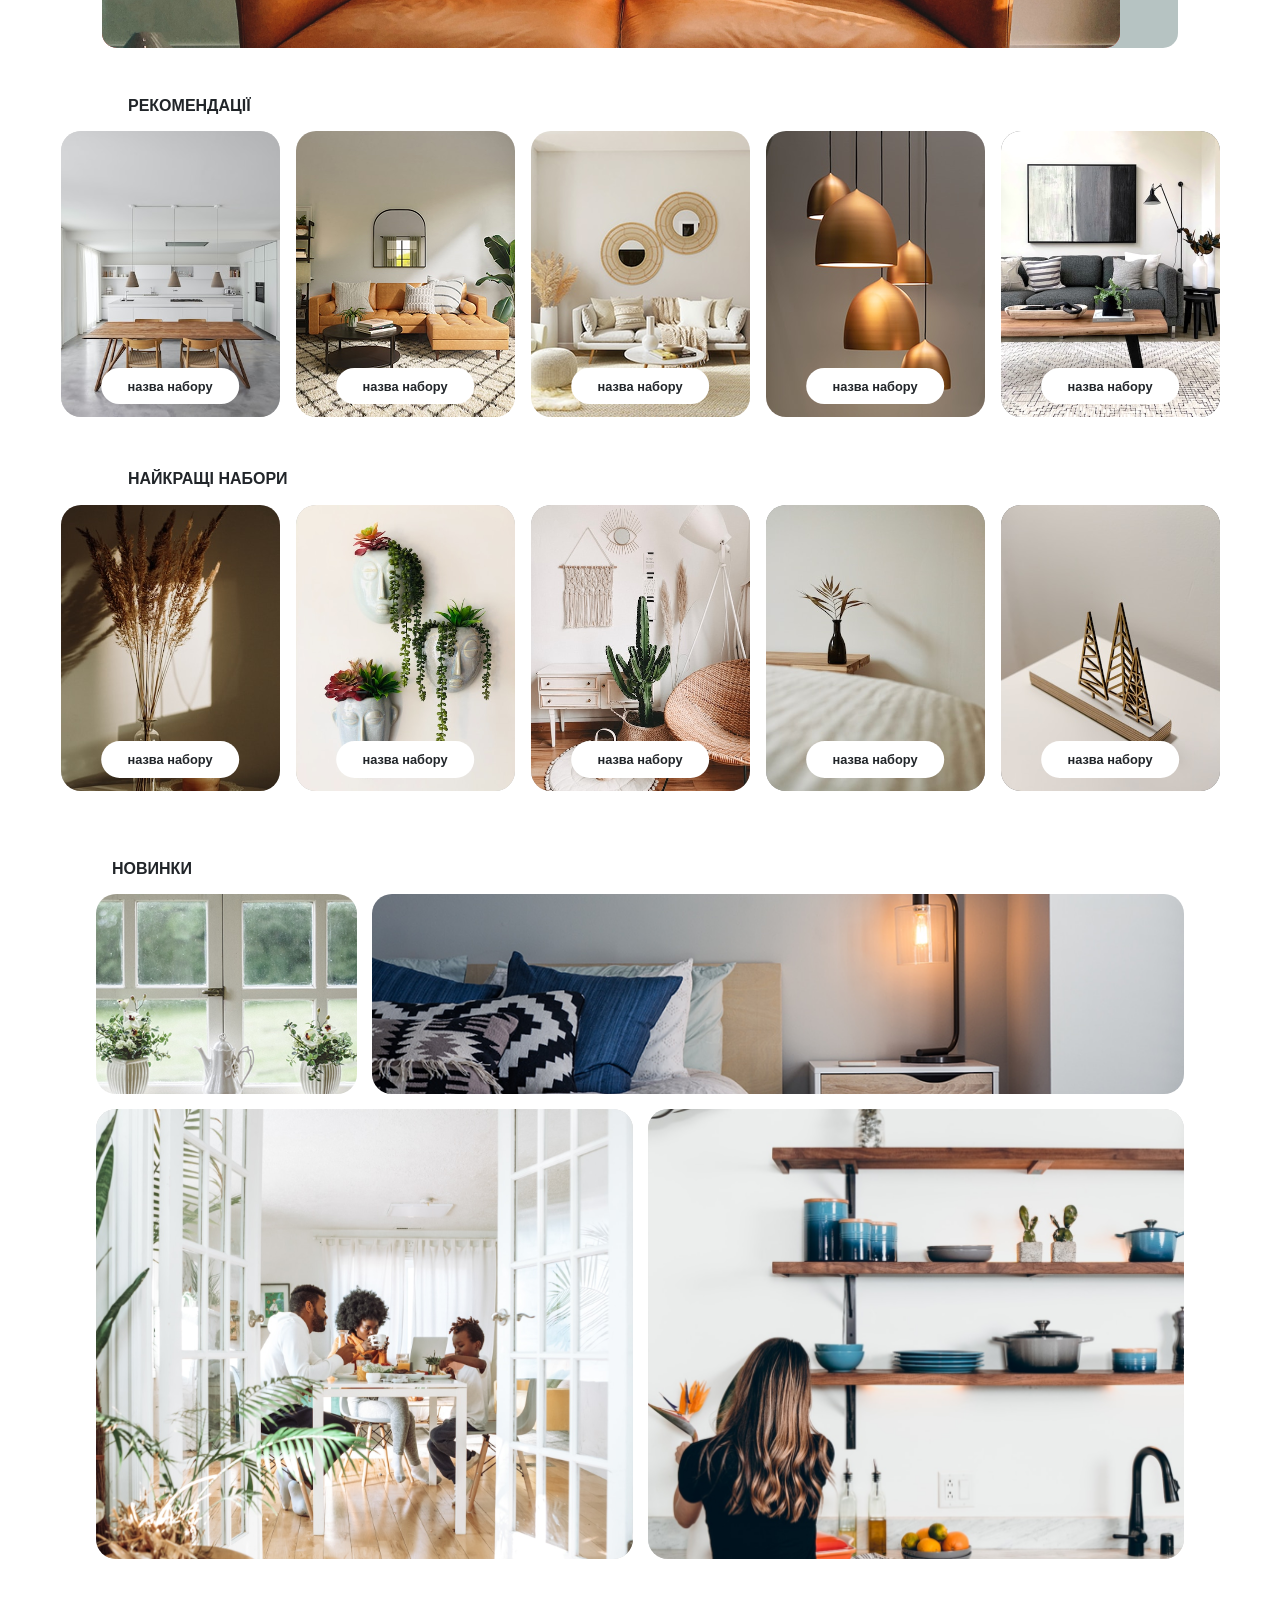
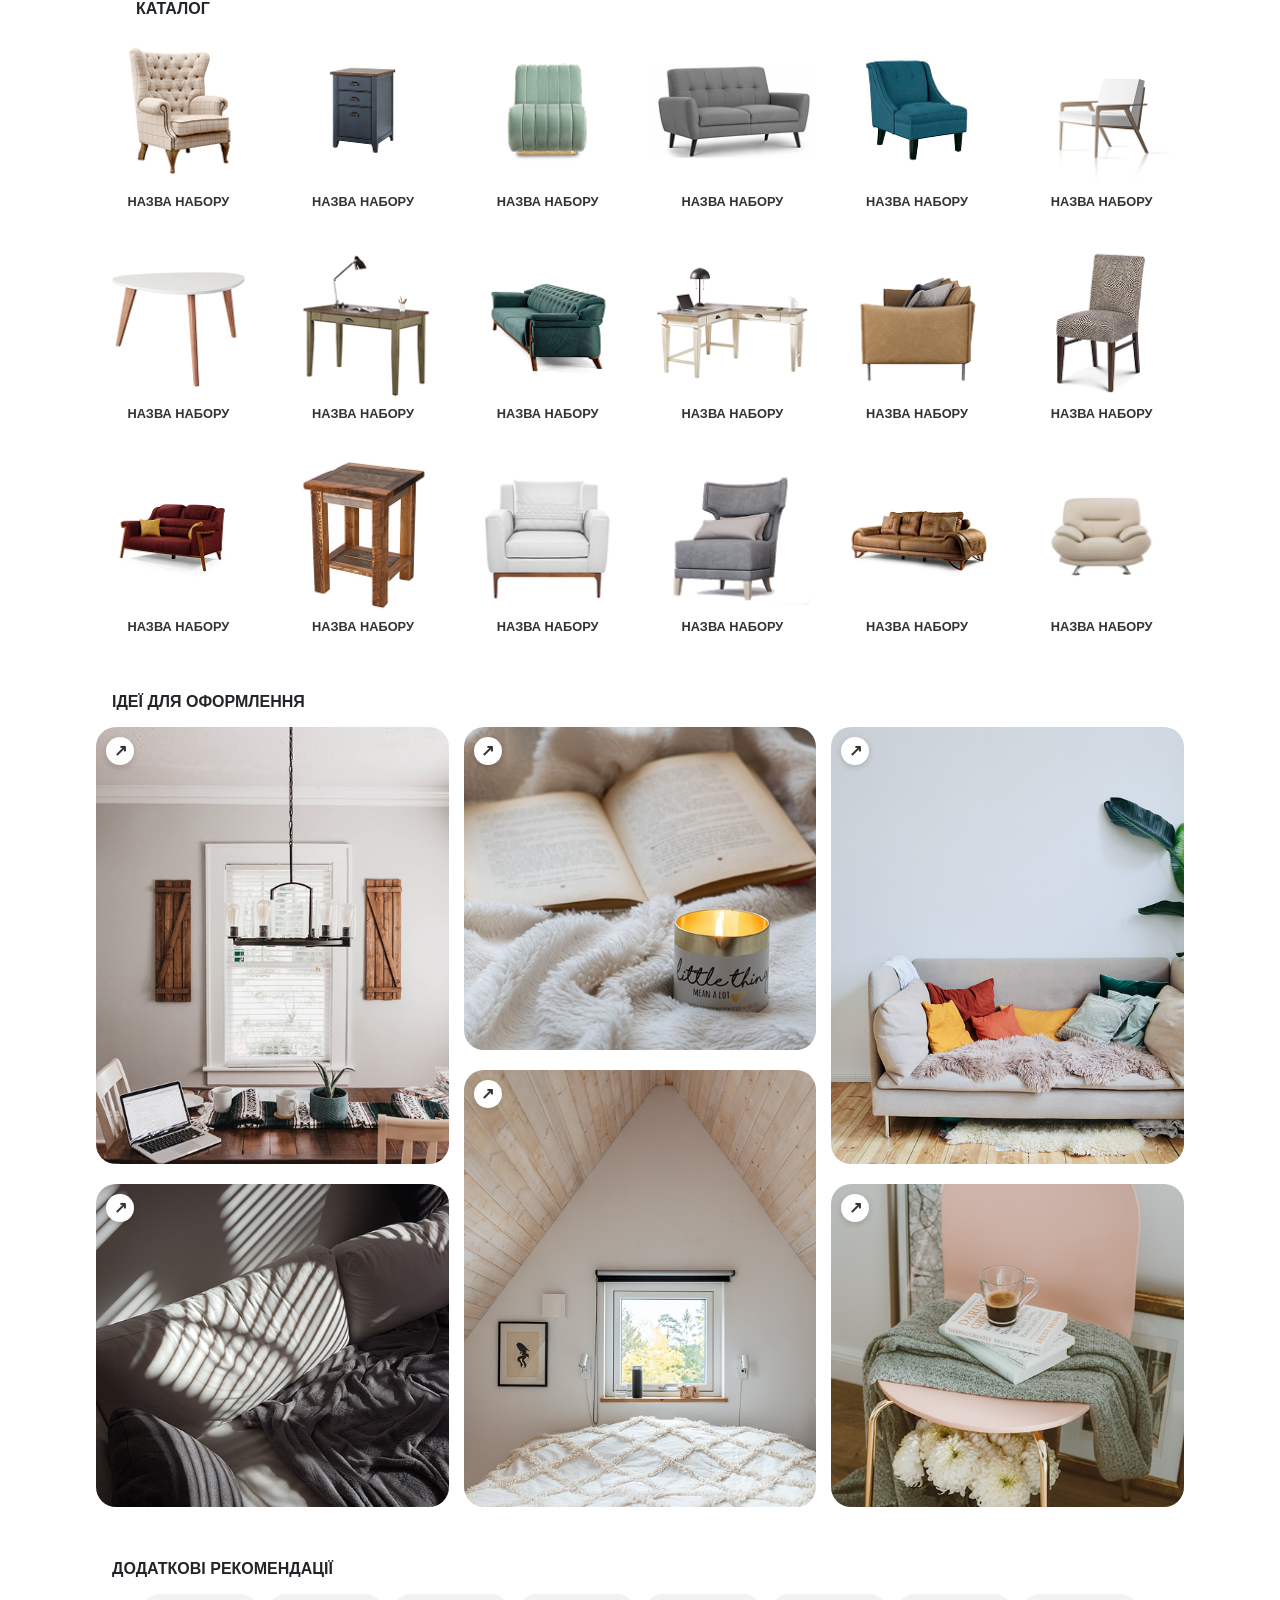
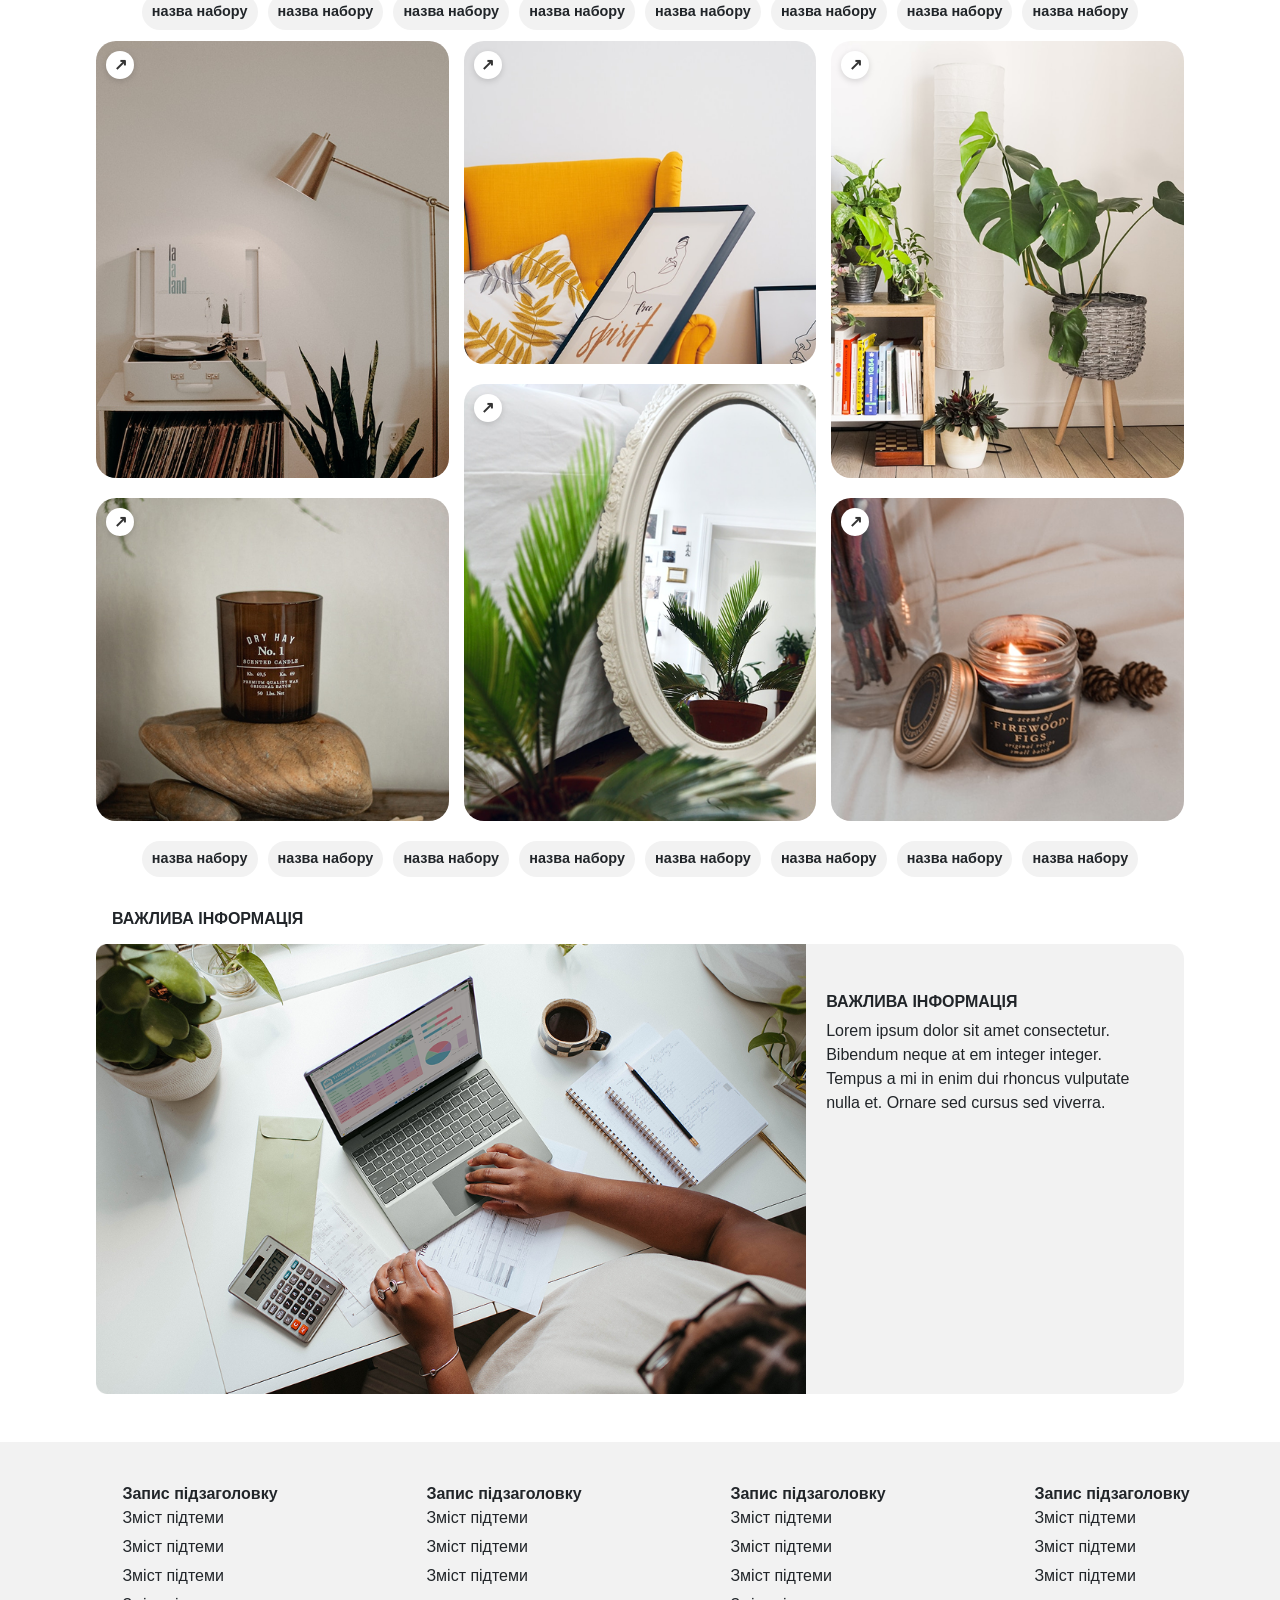
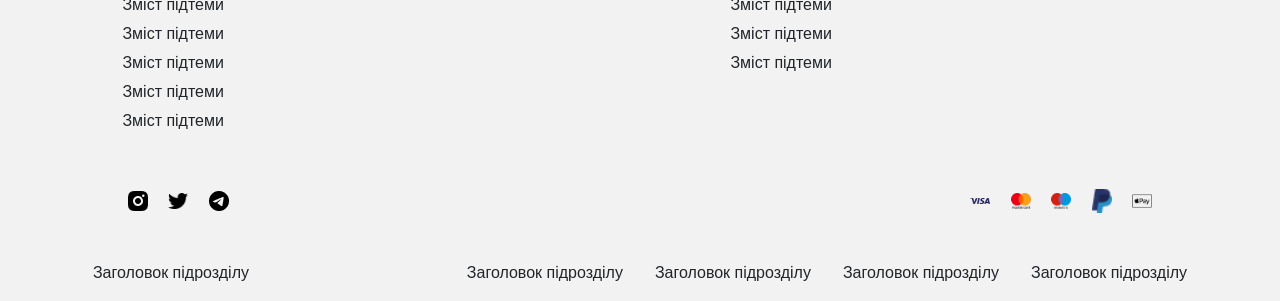
==== commit 5311b778: "project" ====
--- a/final.html
+++ b/final.html
@@ -499,6 +499,63 @@
             </div>
         </div>
     </div>
+    <footer>
+        <div class="footer-info">
+            <ul><b>Запис підзаголовку</b>
+                <li>Зміст підтеми</li>
+                <li>Зміст підтеми</li>
+                <li>Зміст підтеми</li>
+                <li>Зміст підтеми</li>
+                <li>Зміст підтеми</li>
+                <li>Зміст підтеми</li>
+                <li>Зміст підтеми</li>
+                <li>Зміст підтеми</li>
+            </ul>
+            <ul><b>Запис підзаголовку</b>
+                <li>Зміст підтеми</li>
+                <li>Зміст підтеми</li>
+                <li>Зміст підтеми</li>
+            </ul>
+            <ul><b>Запис підзаголовку</b>
+                <li>Зміст підтеми</li>
+                <li>Зміст підтеми</li>
+                <li>Зміст підтеми</li>
+                <li>Зміст підтеми</li>
+                <li>Зміст підтеми</li>
+                <li>Зміст підтеми</li>
+            </ul>
+            <ul><b>Запис підзаголовку</b>
+                <li>Зміст підтеми</li>
+                <li>Зміст підтеми</li>
+                <li>Зміст підтеми</li>
+            </ul>
+        </div>
+        <div class="footer-icons">
+            <div class="icons-1">
+                <img src="photos/Vector.png">
+                <img src="photos/Vector (1).png">
+                <img src="photos/Vector (2).png">
+            </div>
+            <div class="icons-2">
+                <img src="photos/logos_visa.png">
+                <img src="photos/logos_mastercard.png">
+                <img src="photos/logos_maestro.png">
+                <img src="photos/logos_paypal.png">
+                <img src="photos/simple-icons_applepay.png">
+            </div>
+        </div>
+        <div class="footer-lower">
+            <div class="group-1">
+                <p>Заголовок підрозділу</p>
+            </div>
+            <div class="group-2">
+                <p>Заголовок підрозділу</p>
+                <p>Заголовок підрозділу</p>
+                <p>Заголовок підрозділу</p>
+                <p>Заголовок підрозділу</p>
+            </div>
+        </div>
+    </footer>
     <script src="https://cdn.jsdelivr.net/npm/bootstrap@5.3.8/dist/js/bootstrap.bundle.min.js" integrity="sha384-FKyoEForCGlyvwx9Hj09JcYn3nv7wiPVlz7YYwJrWVcXK/BmnVDxM+D2scQbITxI" crossorigin="anonymous"></script>
 </body>
 </html>
--- a/style.css
+++ b/style.css
@@ -13,7 +13,7 @@
 
 .mainpage{
     width: 100%;
-    height: 110vh;
+    height: 105vh;
     background-image: url(photos/backgroundimage.jpg);
     background-size: cover;
     background-repeat: no-repeat;
@@ -305,7 +305,7 @@
 .new h6{
     margin-bottom: 1em;
     font-weight: bold;
-    margin-left: 1.5em;
+    margin-left: 1em;
 }
 .gallery {
     display: grid;
@@ -377,7 +377,7 @@
 .ideas h6{
     margin-bottom: 1em;
     font-weight: bold;
-    margin-left: 2em;
+    margin-left: 1em;
 }
 .masonry {
     column-count: 3;
@@ -434,6 +434,7 @@
     width: 85%;
     margin: 0 auto;
     margin-bottom: 3em;
+    margin-top: 2em;
 }
 .important-info h6{
     font-weight: bold;
@@ -441,7 +442,7 @@
 .important-info .imp-title{
     margin-bottom: 1em;
     font-weight: bold;
-    margin-left: 2em;
+    margin-left: 1em;
 }
 .important-info-pic{
     display: flex;
@@ -451,7 +452,7 @@
 }
 .important-info-pic img{
     flex: 1 1 0; 
-    height: auto;
+    height: 450px;
     object-fit: cover;
 }
 .important-info-text{
@@ -459,6 +460,50 @@
     flex-direction: column;
     margin-top: 3em;
     margin-right: 1.5em;
+}
+footer{
+    background-color: #F2F2F2;
+    display: flex;
+    flex-direction: column;
+}
+footer .footer-info{
+    display: flex;
+    justify-content: space-around;
+    margin-top: 2.5em;
+    margin-left: 2em;
+    margin-right: 2em;
+}
+footer .footer-info ul{
+    margin-bottom: 10px;
+}
+footer .footer-info li{
+    list-style-type: none;
+    margin-bottom: 5px;
+}
+footer .footer-icons{
+    display: flex;
+    margin-top: 2.5em;
+    justify-content: space-between;
+    padding-left: 8em;
+    padding-right: 7em;
+    gap: 2em;
+    margin-bottom: 3em;
+}
+footer .footer-icons img{
+    width: 20px;
+    height: auto;
+    margin-right: 1em;
+}
+footer .footer-lower{
+    display: flex;
+    justify-content: space-around;
+    gap: 5em;
+    padding-left: 1.5em;
+    padding-right: 1.5em;
+}
+footer .footer-lower .group-2{
+    display: flex;
+    gap: 2em;
 }
 @media screen and (max-width: 991px){
     header .leftheaderside .items, header .leftheaderside .rooms, header .leftheaderside .design, header .leftheaderside .menu p{
@@ -561,6 +606,20 @@
     margin-right: 0.5em;
    }
 }
+@media screen and (max-width: 700px){
+        footer .footer-info{
+        display: none;
+    }
+    footer .footer-lower{
+        display: none;
+    }
+    footer .footer-icons{
+        flex-direction: column;
+        justify-content: flex-start;
+        padding-left: 3em;
+        padding-right: 2em;
+    }
+}
 @media screen and (max-width: 581px){
     .recs-nav li{
         display: none;
